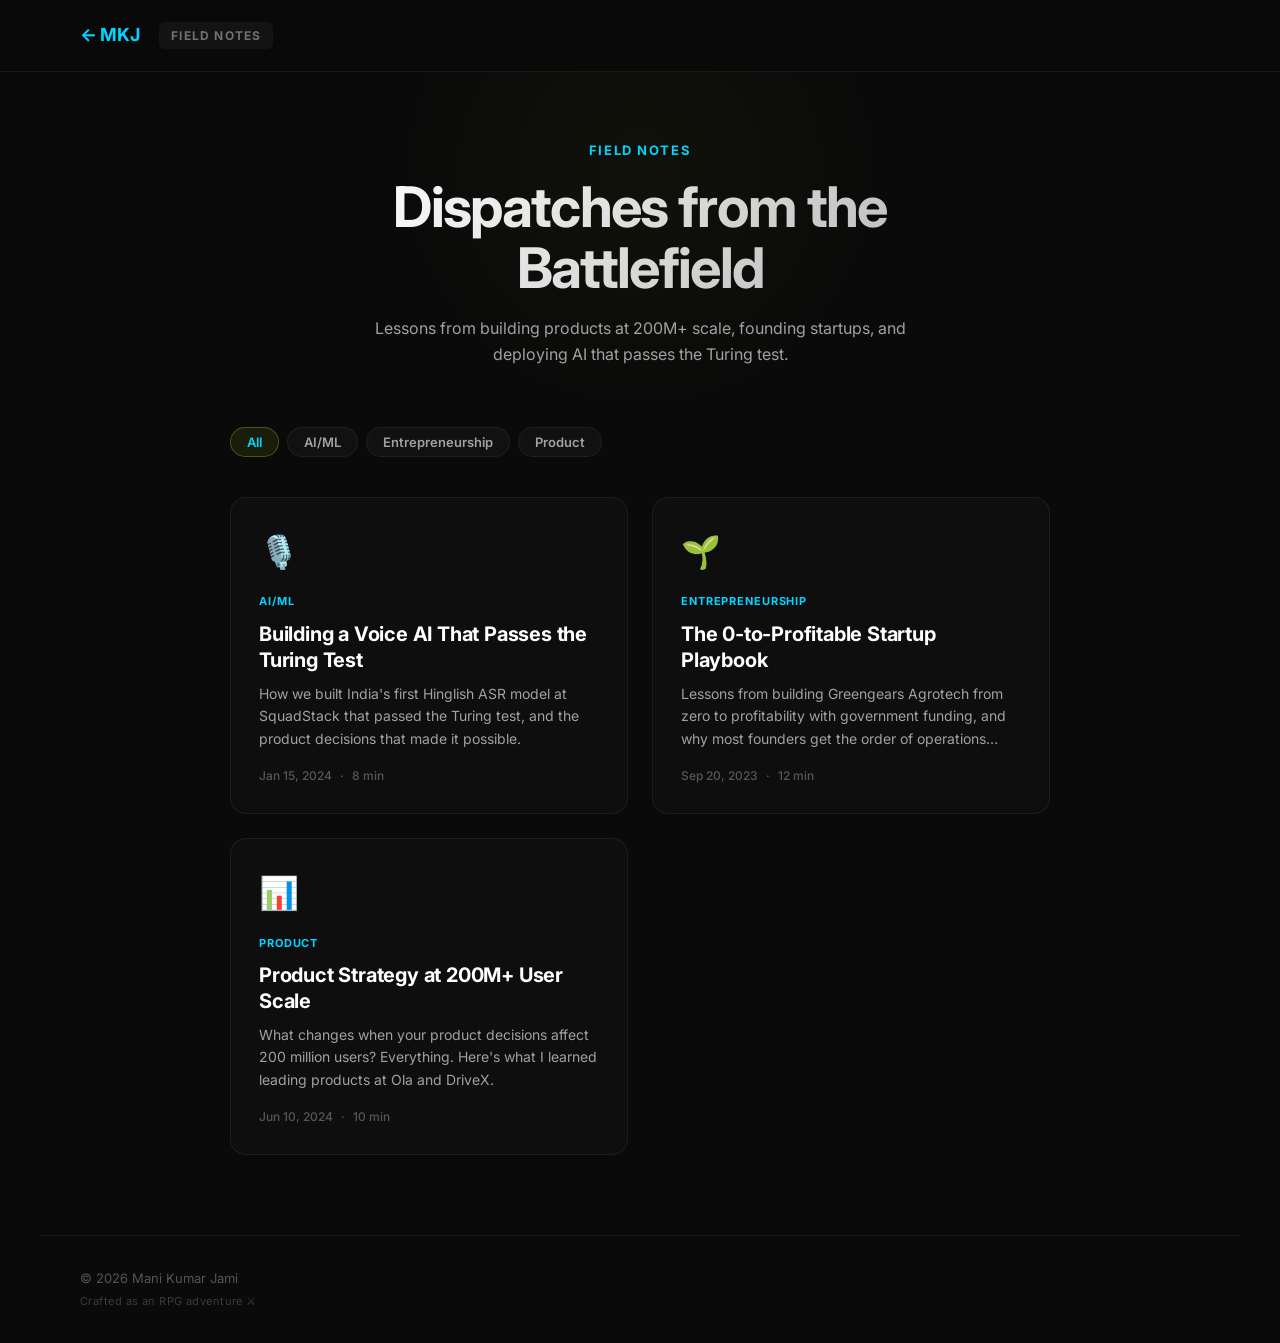
==== blog/index.html @ 303cf77b "feat: mood selector in nav, card arena fix, resilient init system - Moved mood selector from fixed t" ====
<!DOCTYPE html>
<html lang="en">
<head>
    <meta charset="UTF-8">
    <meta name="viewport" content="width=device-width, initial-scale=1.0">
    <title>Field Notes | Mani Kumar Jami</title>
    <meta name="description" content="Thoughts on product strategy, AI, startups, and building at scale. By Mani Kumar Jami.">
    <link rel="canonical" href="https://manikumarjami.com/blog/">

    <link rel="preconnect" href="https://fonts.googleapis.com">
    <link rel="preconnect" href="https://fonts.gstatic.com" crossorigin>
    <link href="https://fonts.googleapis.com/css2?family=Inter:wght@400;500;600;700;800&display=swap" rel="stylesheet">
    <link rel="stylesheet" href="../assets/css/styles.css">
    <link rel="stylesheet" href="../assets/css/blog.css">
</head>
<body class="blog-page game-active">

    <!-- NAV BAR -->
    <nav class="blog-nav">
        <div class="nav-inner">
            <div class="nav-left">
                <a href="../index.html" class="nav-name">&larr; MKJ</a>
                <span class="blog-nav-tag">FIELD NOTES</span>
            </div>
        </div>
    </nav>

    <!-- BLOG HERO -->
    <header class="blog-hero">
        <div class="blog-hero-content">
            <span class="blog-tag">FIELD NOTES</span>
            <h1 class="blog-title">Dispatches from the Battlefield</h1>
            <p class="blog-subtitle">Lessons from building products at 200M+ scale, founding startups, and deploying AI that passes the Turing test.</p>
        </div>
        <div class="blog-hero-glow"></div>
    </header>

    <!-- BLOG GRID -->
    <main class="blog-content">
        <div class="blog-filters" id="blog-filters"></div>
        <div class="blog-grid" id="blog-grid"></div>
    </main>

    <footer class="footer">
        <div class="footer-top">
            <span class="footer-copy">&copy; 2026 Mani Kumar Jami</span>
            <span class="footer-craft">Crafted as an RPG adventure &#x2694;&#xFE0F;</span>
        </div>
    </footer>

    <script src="../cms/blog.js"></script>
    <script src="../assets/js/blog.js"></script>
</body>
</html>
---- assets/css/styles.css ----
/* ============================================
   DESIGN SYSTEM — Mani Kumar Jami
   Full RPG Gamification + Advanced Effects
   ============================================ */

*, *::before, *::after { margin: 0; padding: 0; box-sizing: border-box; }

:root {
    --bg: #0A0A0A; --surface: #141414; --accent: #00D4FF;
    --text: #FFFFFF; --text-muted: #A1A1A1;
    --border: rgba(255,255,255,0.06); --border-hover: rgba(255,255,255,0.12);
    --legendary: #00D4FF; --epic: #A8FF00; --rare: #4ADE80;
    --cyan: #22D3EE; --violet: #A78BFA; --amber: #F59E0B; --pink: #F472B6;
    --ease-smooth: cubic-bezier(0.16, 1, 0.3, 1);
    --ease-bounce: cubic-bezier(0.34, 1.56, 0.64, 1);
}

html { scroll-behavior: smooth; -webkit-font-smoothing: antialiased; -moz-osx-font-smoothing: grayscale; scroll-padding-top: 120px; }
body {
    font-family: 'Inter', system-ui, sans-serif;
    background: var(--bg); color: var(--text);
    overflow-x: hidden; line-height: 1.6;
    /* Smooth mood transitions on body background */
    transition: background 1.5s ease;
}
body.game-active { cursor: none; }
body.game-active a { cursor: none; }
body.game-active button { cursor: none; }
a { color: inherit; text-decoration: none; }
.game-boot { cursor: default; }
.game-boot button { cursor: pointer; }

/* ── GAME BOOT SCREEN — 5 ELEMENTS ─────────── */
.game-boot {
    position: fixed; top: 0; left: 0; width: 100%; height: 100%;
    z-index: 99999; background: #030308;
    display: flex; align-items: center; justify-content: center;
    transition: opacity 1s cubic-bezier(0.16,1,0.3,1), visibility 1s;
    overflow-x: hidden; overflow-y: auto;
}
.game-boot.dismissed { opacity: 0; visibility: hidden; pointer-events: none; }
.boot-canvas {
    position: absolute; top: 0; left: 0; width: 100%; height: 100%;
    opacity: 0.6;
}

/* Element ambient glow layers */
.element-glow {
    position: absolute; width: 600px; height: 600px; border-radius: 50%;
    filter: blur(120px); opacity: 0; pointer-events: none;
    animation: elementGlowIn 3s ease-out forwards;
}
.element-glow--fire {
    top: -15%; right: -10%; background: radial-gradient(circle, rgba(255,107,53,0.25), transparent 70%);
    animation-delay: 0.5s;
}
.element-glow--water {
    bottom: -10%; left: -10%; background: radial-gradient(circle, rgba(34,211,238,0.2), transparent 70%);
    animation-delay: 0.8s;
}
.element-glow--earth {
    bottom: -20%; right: 20%; background: radial-gradient(circle, rgba(74,222,128,0.15), transparent 70%);
    animation-delay: 1.1s; width: 400px; height: 400px;
}
.element-glow--air {
    top: 10%; left: 10%; background: radial-gradient(circle, rgba(224,231,255,0.12), transparent 70%);
    animation-delay: 1.4s; width: 500px; height: 500px;
}
.element-glow--ether {
    top: 50%; left: 50%; transform: translate(-50%, -50%);
    background: radial-gradient(circle, rgba(167,139,250,0.15), transparent 60%);
    animation-delay: 0.3s; width: 800px; height: 800px;
}
@keyframes elementGlowIn {
    from { opacity: 0; transform: scale(0.5); }
    to { opacity: 1; transform: scale(1); }
}
.element-glow--ether {
    animation-name: elementGlowInCenter;
}
@keyframes elementGlowInCenter {
    from { opacity: 0; transform: translate(-50%,-50%) scale(0.3); }
    to { opacity: 1; transform: translate(-50%,-50%) scale(1); }
}

.boot-content {
    position: relative; z-index: 2;
    display: flex; flex-direction: column; align-items: center;
    text-align: center; max-width: 760px; padding: 40px 32px; width: 100%;
}
.boot-logo {
    display: flex; flex-direction: column; align-items: center; gap: 20px;
    margin-bottom: 48px; opacity: 0; animation: bootFadeUp 1.2s 0.3s forwards;
    position: relative;
}

/* Emblem with double rotating rings */
.boot-emblem-wrap {
    position: relative; width: 220px; height: 220px;
    display: flex; align-items: center; justify-content: center;
}
.emblem-ring {
    position: absolute; inset: 0; border-radius: 50%;
    border: 1px solid rgba(var(--element-rgb, 228,255,26),0.15);
    animation: emblemSpin 20s linear infinite;
}
.emblem-ring::before {
    content: ''; position: absolute; top: -3px; left: 50%; width: 6px; height: 6px;
    border-radius: 50%; background: var(--accent);
    box-shadow: 0 0 12px rgba(var(--element-rgb, 228,255,26),0.6);
    transform: translateX(-50%);
}
.emblem-ring--inner {
    inset: 20px; animation-direction: reverse; animation-duration: 15s;
    border-color: rgba(167,139,250,0.12);
}
.emblem-ring--inner::before { background: var(--violet); box-shadow: 0 0 12px rgba(167,139,250,0.6); }
@keyframes emblemSpin { to { transform: rotate(360deg); } }

.boot-emblem {
    position: relative; z-index: 2;
    font-family: 'Press Start 2P', monospace;
    font-size: clamp(48px, 8vw, 72px); color: var(--accent);
    text-shadow:
        0 0 30px rgba(var(--element-rgb, 228,255,26),0.4),
        0 0 60px rgba(var(--element-rgb, 228,255,26),0.15),
        0 0 120px rgba(var(--element-rgb, 228,255,26),0.05);
    letter-spacing: 0.15em;
}
.boot-studio {
    font-size: 14px; font-weight: 700; color: rgba(255,255,255,0.3);
    letter-spacing: 0.25em; text-transform: uppercase;
}

/* 5-element orbit */
.element-orbit {
    position: absolute; width: 460px; height: 460px;
    top: 50%; left: 50%; transform: translate(-50%, -50%);
    animation: orbitSpin 30s linear infinite;
    pointer-events: none;
}
/* Pentagon orb positioning — all from center, mathematically precise */
.element-orb {
    position: absolute;
    opacity: 0; animation: orbAppear 0.6s ease-out forwards;
    transform: translate(-50%, -50%);
}
.element-orb .orb-icon {
    font-size: 32px; filter: drop-shadow(0 0 10px currentColor);
}
.element-orb .orb-label {
    font-size: 10px; font-weight: 800; letter-spacing: 0.15em;
    color: rgba(255,255,255,0.5);
}
/* Pentagon: 5 points at 0°, 72°, 144°, 216°, 288° from top, radius 45% */
.element-orb[data-element="fire"]  { top: 5%;    left: 50%;   animation-delay: 0.5s; }
.element-orb[data-element="water"] { top: 36.1%; left: 92.8%; animation-delay: 0.7s; }
.element-orb[data-element="earth"] { top: 86.4%; left: 76.5%; animation-delay: 0.9s; }
.element-orb[data-element="air"]   { top: 86.4%; left: 23.5%; animation-delay: 1.1s; }
.element-orb[data-element="ether"] { top: 36.1%; left: 7.2%;  animation-delay: 1.3s; }

/* Counter-rotate orbs so they stay upright while parent spins */
.element-orb .orb-inner {
    animation: orbitCounterSpin 30s linear infinite;
    display: flex; flex-direction: column; align-items: center; gap: 4px;
}

.element-orb[data-element="fire"] .orb-icon  { color: #FF6B35; }
.element-orb[data-element="water"] .orb-icon { color: #22D3EE; }
.element-orb[data-element="earth"] .orb-icon { color: #4ADE80; }
.element-orb[data-element="air"] .orb-icon   { color: #E0E7FF; }
.element-orb[data-element="ether"] .orb-icon { color: #A78BFA; }

@keyframes orbAppear {
    from { opacity: 0; scale: 0; }
    to { opacity: 1; scale: 1; }
}
@keyframes orbitSpin { to { transform: translate(-50%, -50%) rotate(360deg); } }
@keyframes orbitCounterSpin { to { transform: rotate(-360deg); } }

/* Element stats bar */
.element-bar {
    display: flex; gap: 20px; justify-content: center; margin-bottom: 28px;
    flex-wrap: wrap; opacity: 0; animation: bootFadeUp 0.6s 2s forwards;
}
.ebar-item {
    display: flex; align-items: center; gap: 6px;
    padding: 6px 14px; border-radius: 8px;
    background: rgba(255,255,255,0.03); border: 1px solid rgba(255,255,255,0.05);
}
.ebar-dot { width: 8px; height: 8px; border-radius: 50%; flex-shrink: 0; }
.ebar-name {
    font-size: 12px; font-weight: 800; color: rgba(255,255,255,0.45);
    letter-spacing: 0.08em;
}
.ebar-val {
    font-size: 17px; font-weight: 800; color: rgba(255,255,255,0.8);
    font-variant-numeric: tabular-nums;
}

.boot-mission {
    opacity: 0; animation: bootFadeUp 0.8s 1.2s forwards;
    width: 100%; display: flex; flex-direction: column; align-items: center;
}
.mission-header {
    display: flex; justify-content: space-between; align-items: center;
    margin-bottom: 20px; padding: 0 4px; width: 100%;
}
.mission-tag {
    font-size: 14px; font-weight: 800; color: var(--accent);
    letter-spacing: 0.12em; padding: 6px 16px; border-radius: 6px;
    background: rgba(var(--element-rgb, 228,255,26),0.1); border: 1px solid rgba(var(--element-rgb, 228,255,26),0.2);
}
.mission-chapter {
    font-size: 14px; font-weight: 600; color: rgba(255,255,255,0.4);
    letter-spacing: 0.08em;
}
.mission-title {
    font-size: clamp(36px, 6vw, 64px); font-weight: 700;
    color: #fff; letter-spacing: -0.03em; line-height: 1.1;
    margin-bottom: 24px;
    text-shadow: 0 0 60px rgba(var(--element-rgb, 228,255,26),0.08);
    position: relative;
    /* Reserve 2 lines of space so typing never causes layout shift */
    min-height: 2.2em;
}
.mission-title .typing-cursor {
    display: inline-block; width: 3px; height: 0.8em;
    background: var(--accent); margin-left: 4px; vertical-align: baseline;
    animation: cursorBlink 0.7s step-end infinite;
    box-shadow: 0 0 8px rgba(var(--element-rgb, 228,255,26),0.5);
}
@keyframes cursorBlink { 0%, 100% { opacity: 1; } 50% { opacity: 0; } }
.mission-brief {
    font-size: 18px; line-height: 1.7; color: rgba(255,255,255,0.5);
    margin-bottom: 32px; max-width: 560px;
}
.mission-stats {
    display: flex; gap: 20px; justify-content: center; margin-bottom: 32px;
    flex-wrap: wrap;
}
.mission-stat {
    display: flex; flex-direction: column; gap: 4px; padding: 12px 20px;
    border-radius: 10px; background: rgba(255,255,255,0.03);
    border: 1px solid rgba(255,255,255,0.06);
    backdrop-filter: blur(8px);
}
.stat-key {
    font-size: 12px; font-weight: 700; color: rgba(255,255,255,0.4);
    letter-spacing: 0.1em;
}
.stat-value {
    font-size: 18px; font-weight: 800; color: var(--accent);
    letter-spacing: 0.02em;
}
.boot-progress-wrap { width: 100%; margin-bottom: 36px; max-width: 400px; }
.boot-progress-track {
    width: 100%; height: 3px; border-radius: 100px;
    background: rgba(255,255,255,0.06); overflow: hidden; margin-bottom: 10px;
}
.boot-progress-fill {
    height: 100%; width: 0%; border-radius: 100px;
    background: linear-gradient(90deg, #A78BFA, var(--accent), #22D3EE);
    box-shadow: 0 0 16px rgba(var(--element-rgb, 228,255,26),0.4);
    transition: width 0.3s cubic-bezier(0.16,1,0.3,1);
}
.boot-progress-text {
    font-size: 13px; font-weight: 700; color: rgba(255,255,255,0.35);
    letter-spacing: 0.08em;
}
.boot-start-btn {
    display: flex; flex-direction: column; align-items: center; gap: 8px;
    padding: 20px 64px; border-radius: 14px;
    background: linear-gradient(135deg, rgba(var(--element-rgb, 228,255,26),0.12), rgba(167,139,250,0.08));
    border: 1px solid rgba(var(--element-rgb, 228,255,26),0.3);
    color: var(--accent); font-family: 'Inter', sans-serif;
    opacity: 0; transform: translateY(10px); pointer-events: none;
    transition: all 0.4s cubic-bezier(0.16,1,0.3,1);
    align-self: center;
    position: relative; overflow: hidden;
}
.boot-start-btn::before {
    content: ''; position: absolute; inset: -1px; border-radius: 14px;
    background: conic-gradient(from 0deg, rgba(var(--element-rgb, 228,255,26),0.3), rgba(167,139,250,0.2), rgba(74,222,128,0.2), rgba(var(--element-rgb, 228,255,26),0.3));
    z-index: -1; opacity: 0; transition: opacity 0.4s;
}
.boot-start-btn:hover::before, .boot-start-btn:active::before { opacity: 1; }
.boot-start-btn:active { transform: scale(0.97); }
.boot-start-btn.ready {
    opacity: 1; transform: translateY(0); pointer-events: auto;
    animation: btnPulse 2.5s ease-in-out infinite;
}
.boot-start-btn:hover {
    background: linear-gradient(135deg, rgba(var(--element-rgb, 228,255,26),0.18), rgba(167,139,250,0.12));
    border-color: rgba(var(--element-rgb, 228,255,26),0.5);
    box-shadow: 0 0 60px rgba(var(--element-rgb, 228,255,26),0.15), 0 0 120px rgba(167,139,250,0.05);
    transform: translateY(-3px) scale(1.02);
}
.btn-text { font-size: 18px; font-weight: 800; letter-spacing: 0.12em; }
.btn-hint { font-size: 12px; font-weight: 500; color: rgba(255,255,255,0.4); letter-spacing: 0.06em; }
@keyframes btnPulse {
    0%, 100% { box-shadow: 0 0 20px rgba(228,255,26,0.08); }
    50% { box-shadow: 0 0 50px rgba(228,255,26,0.2), 0 0 100px rgba(167,139,250,0.08); }
}
@keyframes bootFadeUp {
    from { opacity: 0; transform: translateY(20px); }
    to { opacity: 1; transform: translateY(0); }
}

/* ── ELEMENT ARENA — JS builds all UI inline, minimal CSS needed ── */

/* Element re-select button (lives inside .nav-left) */
.element-reselect {
    display: flex; align-items: center; justify-content: center;
    width: 32px; height: 32px; border-radius: 50%;
    background: rgba(255,255,255,0.04);
    border: 1px solid rgba(255,255,255,0.1);
    cursor: pointer; font-size: 16px; color: #fff;
    flex-shrink: 0;
    transition: border-color 0.3s, box-shadow 0.3s, transform 0.3s;
}
.element-reselect:hover {
    border-color: var(--accent);
    box-shadow: 0 0 16px rgba(var(--element-rgb, 34,211,238),0.2);
    transform: scale(1.1);
}

/* Tablet boot screen */
@media (max-width: 768px) {
    .boot-content { padding: 24px 20px; }
    .boot-logo { margin-bottom: 32px; }
    .element-orbit { width: 320px; height: 320px; }
    .boot-emblem-wrap { width: 160px; height: 160px; }
    .boot-emblem { font-size: 36px; }
    .element-orb .orb-icon { font-size: 24px; }
    .element-orb .orb-label { font-size: 8px; }
    .element-glow { width: 300px; height: 300px; }
    .element-glow--ether { width: 400px; height: 400px; }
    .mission-title { font-size: clamp(28px, 7vw, 44px); margin-bottom: 16px; min-height: auto; }
    .mission-brief { font-size: 14px; line-height: 1.6; margin-bottom: 20px; }
    .mission-header { margin-bottom: 14px; }
    .mission-tag { font-size: 12px; padding: 5px 12px; }
    .mission-chapter { font-size: 12px; }
    .mission-stats { gap: 12px; margin-bottom: 20px; }
    .mission-stat { padding: 10px 16px; }
    .stat-key { font-size: 10px; }
    .stat-value { font-size: 15px; }
    .element-bar { gap: 8px; margin-bottom: 20px; }
    .ebar-item { padding: 4px 10px; gap: 4px; }
    .ebar-name { font-size: 9px; }
    .ebar-val { font-size: 13px; }
    .boot-progress-wrap { margin-bottom: 24px; }
    .boot-start-btn { padding: 16px 48px; }
    .btn-text { font-size: 15px; }
    .btn-hint { font-size: 10px; }
}

/* Phone boot screen */
@media (max-width: 480px) {
    .boot-content { padding: 16px 12px; }
    .boot-logo { margin-bottom: 20px; gap: 12px; }
    .element-orbit { width: 220px; height: 220px; }
    .boot-emblem-wrap { width: 110px; height: 110px; }
    .boot-emblem { font-size: 28px; }
    .element-orb .orb-icon { font-size: 18px; }
    .element-orb .orb-label { font-size: 7px; letter-spacing: 0.08em; }
    .boot-studio { font-size: 10px; letter-spacing: 0.15em; }
    .element-glow { width: 200px; height: 200px; }
    .element-glow--ether { width: 280px; height: 280px; }
    .mission-title { font-size: clamp(22px, 6.5vw, 32px); margin-bottom: 12px; }
    .mission-brief { font-size: 13px; line-height: 1.5; margin-bottom: 16px; max-width: 100%; }
    .mission-header { margin-bottom: 10px; }
    .mission-tag { font-size: 11px; padding: 4px 10px; }
    .mission-chapter { font-size: 11px; }
    .mission-stats { gap: 8px; margin-bottom: 16px; }
    .mission-stat { padding: 8px 12px; border-radius: 8px; }
    .stat-key { font-size: 9px; }
    .stat-value { font-size: 14px; }
    .element-bar { gap: 6px; margin-bottom: 16px; }
    .ebar-item { padding: 3px 8px; gap: 3px; border-radius: 6px; }
    .ebar-name { font-size: 8px; }
    .ebar-val { font-size: 11px; }
    .boot-progress-wrap { margin-bottom: 16px; max-width: 280px; }
    .boot-progress-text { font-size: 11px; }
    .boot-start-btn { padding: 14px 36px; border-radius: 12px; }
    .btn-text { font-size: 14px; letter-spacing: 0.08em; }
    .btn-hint { font-size: 9px; }
}

/* ── TERRITORY HUD ────────────────────────── */
.territory-hud {
    position: fixed; top: 80px; left: 50%; transform: translateX(-50%);
    z-index: 950; pointer-events: none;
}
.territory-banner {
    display: flex; align-items: center; gap: 14px;
    padding: 12px 28px; border-radius: 12px;
    background: linear-gradient(135deg, rgba(var(--element-rgb, 228,255,26),0.08), rgba(20,20,20,0.95));
    border: 1px solid rgba(var(--element-rgb, 228,255,26),0.15);
    backdrop-filter: blur(20px);
    box-shadow: 0 8px 32px rgba(0,0,0,0.4), 0 0 40px rgba(var(--element-rgb, 228,255,26),0.06);
    opacity: 0; transform: translateY(-20px) scale(0.95);
    transition: opacity 0.5s cubic-bezier(0.16,1,0.3,1), transform 0.5s cubic-bezier(0.16,1,0.3,1);
}
.territory-banner.show {
    opacity: 1; transform: translateY(0) scale(1);
}
.territory-icon { font-size: 24px; }
.territory-info { display: flex; flex-direction: column; gap: 2px; }
.territory-tag {
    font-size: 9px; font-weight: 700; color: rgba(var(--element-rgb, 228,255,26),0.6);
    letter-spacing: 0.12em; text-transform: uppercase;
}
.territory-name {
    font-size: 16px; font-weight: 700; color: #fff;
    letter-spacing: -0.01em;
}

.particle-canvas { position: fixed; top: 0; left: 0; width: 100%; height: 100%; pointer-events: none; z-index: 0; opacity: 0.6; }

/* ── EMOJI CURSOR ──────────────────────────── */
.emoji-cursor {
    position: fixed; pointer-events: none; z-index: 10000;
    display: flex; flex-direction: column; align-items: center; gap: 2px;
    transform: translate(-50%, -50%);
    transition: opacity 0.2s;
}
.cursor-emoji {
    font-size: 28px;
    filter: drop-shadow(0 0 8px rgba(var(--element-rgb, 228,255,26),0.4));
    transition: transform 0.3s cubic-bezier(0.16,1,0.3,1);
}
.emoji-cursor.transition .cursor-emoji {
    transform: scale(1.5) rotate(360deg);
}
.cursor-label {
    font-size: 9px; font-weight: 700; color: var(--accent);
    letter-spacing: 0.08em; text-transform: uppercase;
    opacity: 0; transition: opacity 0.3s;
    background: rgba(10,10,10,0.8); padding: 2px 6px; border-radius: 4px;
}
.emoji-cursor.transition .cursor-label { opacity: 1; }

/* ── MINIMAP ───────────────────────────────── */
.minimap {
    position: fixed; top: 50%; right: 20px; z-index: 900;
    transform: translateY(-50%);
    padding: 16px 8px;
    background: rgba(10,10,10,0.9); backdrop-filter: blur(16px);
    border: 1px solid var(--border); border-radius: 16px;
    display: flex; flex-direction: column; align-items: center; gap: 0;
}
.minimap-title {
    font-size: 9px; font-weight: 800; color: var(--accent);
    letter-spacing: 0.12em; margin-bottom: 12px;
}
.minimap-dots { display: flex; flex-direction: column; gap: 0; align-items: center; position: relative; }
.minimap-dot {
    width: 12px; height: 12px; border-radius: 50%;
    background: rgba(255,255,255,0.08); border: 2px solid rgba(255,255,255,0.1);
    transition: all 0.3s cubic-bezier(0.16,1,0.3,1); cursor: none;
    position: relative; z-index: 2;
}
/* Connecting lines between dots */
.minimap-dot:not(:last-child)::after {
    content: ''; position: absolute; top: 100%; left: 50%;
    width: 1px; height: 10px; background: rgba(255,255,255,0.08);
    transform: translateX(-50%); z-index: 1;
}
.minimap-dot.visited:not(:last-child)::after {
    background: rgba(var(--element-rgb, 228,255,26),0.2);
}
/* Tooltip label on hover */
.minimap-dot::before {
    content: attr(data-label); position: absolute; right: calc(100% + 12px);
    top: 50%; transform: translateY(-50%); white-space: nowrap;
    font-size: 11px; font-weight: 600; color: var(--text-muted);
    background: rgba(10,10,10,0.95); padding: 4px 10px;
    border-radius: 6px; border: 1px solid var(--border);
    opacity: 0; pointer-events: none;
    transition: opacity 0.2s, transform 0.2s;
}
.minimap-dot:hover::before {
    opacity: 1;
}
.minimap-dot:hover { background: rgba(255,255,255,0.2); transform: scale(1.4); border-color: rgba(255,255,255,0.3); }
.minimap-dot.active {
    background: var(--accent); border-color: var(--accent);
    box-shadow: 0 0 12px rgba(var(--element-rgb, 228,255,26),0.5), 0 0 24px rgba(var(--element-rgb, 228,255,26),0.15);
    transform: scale(1.3);
    animation: minimapPulse 2s ease-in-out infinite;
}
.minimap-dot.active::before {
    color: var(--accent); opacity: 1;
}
.minimap-dot.visited { background: rgba(var(--element-rgb, 228,255,26),0.25); border-color: rgba(var(--element-rgb, 228,255,26),0.3); }
@keyframes minimapPulse {
    0%, 100% { box-shadow: 0 0 12px rgba(228,255,26,0.5), 0 0 24px rgba(228,255,26,0.15); }
    50% { box-shadow: 0 0 16px rgba(228,255,26,0.7), 0 0 32px rgba(228,255,26,0.25); }
}
/* Player position indicator hidden — now using dot.active glow instead */
.minimap-player { display: none; }

/* ── RESOURCE HUD (strategy game) ─────────── */
.resource-hud {
    position: fixed; top: 80px; left: 50%; transform: translateX(-50%);
    z-index: 900; display: flex; gap: 2px;
    background: rgba(10,10,10,0.85); backdrop-filter: blur(12px);
    border: 1px solid var(--border); border-radius: 10px;
    padding: 4px; opacity: 0;
    transition: opacity 0.5s;
}
.resource-hud.visible { opacity: 1; }
.resource-item {
    display: flex; align-items: center; gap: 6px;
    padding: 6px 14px; border-radius: 8px;
    transition: background 0.3s;
}
.resource-item:hover { background: rgba(255,255,255,0.04); }
.resource-icon { font-size: 14px; }
.resource-val {
    font-size: 13px; font-weight: 800; color: var(--accent);
    font-variant-numeric: tabular-nums; min-width: 24px;
}
.resource-label {
    font-size: 8px; font-weight: 700; color: rgba(255,255,255,0.25);
    letter-spacing: 0.08em;
}
.resource-item.flash .resource-val {
    animation: resPulse 0.4s;
}
@keyframes resPulse {
    0% { transform: scale(1); }
    50% { transform: scale(1.3); color: #fff; }
    100% { transform: scale(1); }
}

/* ── COMBO COUNTER ─────────────────────────── */
.combo-counter {
    position: fixed; top: 80px; right: 24px; z-index: 900;
    display: flex; flex-direction: column; align-items: center;
    padding: 8px 14px; border-radius: 10px;
    background: rgba(20,20,20,0.85); backdrop-filter: blur(12px);
    border: 1px solid var(--border);
    opacity: 0; transform: scale(0.8);
    transition: opacity 0.4s, transform 0.4s cubic-bezier(0.16,1,0.3,1);
}
.combo-counter.visible { opacity: 1; transform: scale(1); }
.combo-counter.pulse { animation: comboPulse 0.4s; }
@keyframes comboPulse {
    0% { transform: scale(1); }
    50% { transform: scale(1.2); border-color: var(--accent); }
    100% { transform: scale(1); }
}
.combo-number { font-size: 24px; font-weight: 800; color: var(--accent); }
.combo-label { font-size: 8px; font-weight: 700; color: rgba(255,255,255,0.4); letter-spacing: 0.1em; }

/* ── SOUND TOGGLE ──────────────────────────── */
.sound-toggle {
    position: fixed; top: 80px; left: 24px; z-index: 900;
    width: 40px; height: 40px; border-radius: 10px;
    background: rgba(20,20,20,0.85); backdrop-filter: blur(12px);
    border: 1px solid var(--border); color: var(--text);
    font-size: 16px; display: flex; align-items: center; justify-content: center;
    transition: border-color 0.3s, background 0.3s;
}
.sound-toggle:hover { border-color: var(--accent); background: rgba(var(--element-rgb, 228,255,26),0.05); }

/* ── LEVEL-UP TOAST ────────────────────────── */
.levelup-toast {
    position: fixed; top: -100px; left: 50%; transform: translateX(-50%);
    z-index: 9999; display: flex; align-items: center; gap: 12px;
    padding: 14px 24px; border-radius: 14px;
    background: linear-gradient(135deg, rgba(var(--element-rgb, 228,255,26),0.15), rgba(20,20,20,0.95));
    border: 1px solid rgba(var(--element-rgb, 228,255,26),0.3);
    box-shadow: 0 8px 32px rgba(var(--element-rgb, 228,255,26),0.15), 0 0 60px rgba(var(--element-rgb, 228,255,26),0.08);
    backdrop-filter: blur(20px);
    transition: top 0.6s cubic-bezier(0.16,1,0.3,1);
}
.levelup-toast.show { top: 80px; }
.levelup-icon { font-size: 28px; animation: levelStar 0.6s ease-in-out; }
@keyframes levelStar { 0% { transform: scale(0) rotate(-180deg); } 100% { transform: scale(1) rotate(0); } }
.levelup-title { font-size: 14px; font-weight: 800; color: var(--accent); letter-spacing: 0.06em; display: block; }
.levelup-desc { font-size: 12px; color: rgba(255,255,255,0.6); display: block; }

/* ── ACHIEVEMENT TOAST ─────────────────────── */
.achievement-toast {
    position: fixed; bottom: -100px; right: 24px; z-index: 9998;
    display: flex; align-items: center; gap: 12px;
    padding: 14px 20px; border-radius: 12px;
    background: rgba(20,20,20,0.95); border: 1px solid var(--border);
    backdrop-filter: blur(20px);
    transition: bottom 0.5s cubic-bezier(0.16,1,0.3,1);
}
.achievement-toast.show { bottom: 90px; }
.ach-toast-icon { font-size: 24px; }
.ach-toast-title { font-size: 12px; font-weight: 700; color: var(--accent); letter-spacing: 0.04em; display: block; }
.ach-toast-desc { font-size: 11px; color: rgba(255,255,255,0.5); display: block; }

/* ── SAVE GAME BANNER ──────────────────────── */
.save-banner {
    position: fixed; top: 64px; left: 0; width: 100%; z-index: 999;
    background: linear-gradient(90deg, rgba(var(--element-rgb, 228,255,26),0.08), rgba(20,20,20,0.95), rgba(var(--element-rgb, 228,255,26),0.08));
    border-bottom: 1px solid rgba(var(--element-rgb, 228,255,26),0.15);
    display: none; backdrop-filter: blur(12px);
}
.save-banner.show { display: block; }
.save-banner-inner {
    max-width: 1200px; margin: 0 auto;
    padding: 12px 24px; display: flex; align-items: center; gap: 16px;
    font-size: 13px; color: rgba(255,255,255,0.7); flex-wrap: wrap;
}
.save-resume-btn {
    padding: 6px 16px; border-radius: 8px; border: 1px solid var(--accent);
    background: rgba(var(--element-rgb, 228,255,26),0.1); color: var(--accent);
    font-size: 12px; font-weight: 700; font-family: 'Inter', sans-serif;
}
.save-resume-btn:hover { background: rgba(var(--element-rgb, 228,255,26),0.2); }
.save-dismiss-btn {
    padding: 6px 16px; border-radius: 8px; border: 1px solid var(--border);
    background: transparent; color: rgba(255,255,255,0.5);
    font-size: 12px; font-weight: 500; font-family: 'Inter', sans-serif;
}

/* ── FOG OF WAR ────────────────────────────── */
.fog-section { position: relative; }
.fog-overlay {
    position: absolute; top: 0; left: 0; right: 0; bottom: 0;
    background: var(--bg); z-index: 5;
    display: flex; flex-direction: column; align-items: center; justify-content: center; gap: 12px;
    transition: opacity 0.8s cubic-bezier(0.16,1,0.3,1);
    pointer-events: none;
}
.section-surface .fog-overlay { background: var(--surface); }
.fog-overlay.cleared { opacity: 0; }
.fog-lock { font-size: 36px; opacity: 0.3; }
.fog-text { font-size: 12px; font-weight: 600; color: rgba(255,255,255,0.25); letter-spacing: 0.08em; text-transform: uppercase; }

/* ── REVEAL ────────────────────────────────── */
.reveal {
    opacity: 0; transform: translateY(24px);
    transition: opacity 0.7s cubic-bezier(0.16,1,0.3,1), transform 0.7s cubic-bezier(0.16,1,0.3,1);
}
.reveal.visible { opacity: 1; transform: translateY(0); }
.reveal:nth-child(2) { transition-delay: 0.08s; }
.reveal:nth-child(3) { transition-delay: 0.16s; }
.reveal:nth-child(4) { transition-delay: 0.24s; }
.reveal:nth-child(5) { transition-delay: 0.32s; }
.reveal:nth-child(6) { transition-delay: 0.40s; }
.reveal:nth-child(7) { transition-delay: 0.48s; }
.reveal:nth-child(8) { transition-delay: 0.56s; }
.reveal:nth-child(9) { transition-delay: 0.64s; }
.reveal:nth-child(10) { transition-delay: 0.72s; }
.reveal:nth-child(11) { transition-delay: 0.80s; }
.reveal:nth-child(12) { transition-delay: 0.88s; }

/* ── NAV BAR ───────────────────────────────── */
#xp-nav {
    position: fixed; top: 0; left: 0; width: 100%; height: 72px;
    background: rgba(10,10,10,0.85); backdrop-filter: blur(20px) saturate(180%);
    border-bottom: 1px solid var(--border); z-index: 1000;
}
.nav-inner { max-width: 1200px; margin: 0 auto; height: 100%; display: flex; align-items: center; justify-content: space-between; padding: 0 40px; }
.nav-left { display: flex; align-items: center; gap: 20px; }
.nav-name { font-size: 18px; font-weight: 700; letter-spacing: -0.02em; transition: all 0.2s; }
.nav-name:hover { color: var(--accent); text-shadow: 0 0 20px rgba(var(--element-rgb, 228,255,26),0.4); }

/* MKJ Tap Interaction */
@keyframes mkjGlitch {
    0% { transform: translate(0); }
    20% { transform: translate(-2px, 1px); filter: hue-rotate(90deg); }
    40% { transform: translate(2px, -1px); filter: hue-rotate(180deg); }
    60% { transform: translate(-1px, -2px); filter: hue-rotate(270deg); }
    80% { transform: translate(1px, 2px); filter: hue-rotate(360deg); }
    100% { transform: translate(0); filter: hue-rotate(0deg); }
}
.mkj-glitch { animation: mkjGlitch 0.3s ease-out; color: var(--accent) !important; }
.mkj-fact-tooltip {
    position: fixed; z-index: 99999; transform: translateX(-50%);
    background: rgba(20,20,20,0.95); border: 1px solid rgba(var(--element-rgb, 228,255,26),0.25);
    color: var(--text); font-size: 13px; font-weight: 500;
    padding: 8px 16px; border-radius: 8px; white-space: nowrap;
    pointer-events: none; opacity: 0; transition: opacity 0.3s, transform 0.3s;
    box-shadow: 0 4px 20px rgba(0,0,0,0.5), 0 0 15px rgba(var(--element-rgb, 228,255,26),0.1);
}
.mkj-fact-tooltip.visible { opacity: 1; }
.xp-badge { display: flex; align-items: center; gap: 12px; padding: 8px 18px; border-radius: 100px; background: rgba(var(--element-rgb, 228,255,26),0.06); border: 1px solid rgba(var(--element-rgb, 228,255,26),0.12); transition: box-shadow 0.5s, border-color 0.3s; position: relative; }
.xp-badge:hover { border-color: rgba(var(--element-rgb, 228,255,26),0.25); }
.xp-level { font-size: 14px; font-weight: 800; color: var(--accent); letter-spacing: 0.04em; min-width: 46px; transition: transform 0.3s; }
.xp-level.level-up { animation: levelBump 0.5s ease-out; }
@keyframes levelBump { 0% { transform: scale(1); } 50% { transform: scale(1.3); color: #fff; } 100% { transform: scale(1); } }
.xp-bar-track { width: 140px; height: 8px; border-radius: 100px; background: rgba(255,255,255,0.08); overflow: visible; position: relative; cursor: pointer; transition: box-shadow 0.3s; }
.xp-bar-track:hover { box-shadow: 0 0 16px rgba(var(--element-rgb, 228,255,26),0.25); }
.xp-bar-fill { height: 100%; width: 0%; border-radius: 100px; background: linear-gradient(90deg, rgba(var(--element-rgb, 228,255,26),0.6), var(--accent)); box-shadow: 0 0 12px rgba(var(--element-rgb, 228,255,26),0.4); transition: width 0.3s cubic-bezier(0.16,1,0.3,1); position: relative; z-index: 1; }
.xp-bar-marker { position: absolute; top: 50%; right: 0; width: 12px; height: 12px; border-radius: 50%; background: var(--accent); border: 2px solid var(--bg); box-shadow: 0 0 8px rgba(var(--element-rgb, 228,255,26),0.5); transform: translate(50%, -50%); transition: right 0.3s; z-index: 2; opacity: 0; }
.xp-bar-track:hover .xp-bar-marker { opacity: 1; }
.xp-percent { font-size: 14px; font-weight: 700; color: var(--accent); min-width: 36px; text-align: right; }
.xp-zones { font-size: 11px; font-weight: 600; color: rgba(255,255,255,0.35); letter-spacing: 0.04em; min-width: 32px; }
.nav-links { display: none; }
.nav-link { font-size: 16px; font-weight: 500; color: rgba(255,255,255,0.5); transition: color 0.2s; position: relative; }
.nav-link::after { content: ''; position: absolute; bottom: -4px; left: 0; width: 0; height: 1px; background: var(--accent); transition: width 0.3s; }
.nav-link:hover::after, .nav-link.active::after { width: 100%; }
.nav-link:hover, .nav-link.active { color: var(--text); }
.nav-hamburger { display: none; flex-direction: column; gap: 5px; cursor: none; padding: 8px; }
.nav-hamburger span { width: 20px; height: 1.5px; background: var(--text); transition: transform 0.3s, opacity 0.3s; }
.nav-hamburger.open span:nth-child(1) { transform: rotate(45deg) translate(4px, 5px); }
.nav-hamburger.open span:nth-child(2) { opacity: 0; }
.nav-hamburger.open span:nth-child(3) { transform: rotate(-45deg) translate(4px, -5px); }
.mobile-menu { display: none; flex-direction: column; padding: 16px 40px 24px; gap: 16px; background: rgba(10,10,10,0.95); border-bottom: 1px solid var(--border); }
.mobile-menu.open { display: flex; }
.mobile-link { font-size: 15px; font-weight: 500; color: rgba(255,255,255,0.6); transition: color 0.2s, padding-left 0.3s; }
.mobile-link:hover { color: var(--text); padding-left: 8px; }

/* ── HERO ──────────────────────────────────── */
.hero-section { min-height: 100vh; display: flex; align-items: center; justify-content: center; padding: 120px 40px 80px; position: relative; overflow: hidden; }
.hero-content { width: 100%; max-width: 480px; position: relative; z-index: 2; }
.hero-particle-canvas { position: absolute; top: 0; left: 0; width: 100%; height: 100%; z-index: 1; pointer-events: none; }

/* ── CHARACTER CARD ───────────────────────── */
.hero-card-wrapper {
    perspective: 1200px;
    opacity: 0; transform: scale(0.8) rotateY(15deg);
    animation: cardReveal 1.2s 0.5s cubic-bezier(0.16,1,0.3,1) forwards;
}
@keyframes cardReveal {
    0% { opacity: 0; transform: scale(0.6) rotateY(25deg); }
    60% { opacity: 1; transform: scale(1.05) rotateY(-3deg); }
    100% { opacity: 1; transform: scale(1) rotateY(0); }
}
.hero-card {
    border-radius: 20px; overflow: hidden; position: relative;
    background: linear-gradient(160deg, rgba(20,20,20,0.95), rgba(10,10,10,0.98));
    border: 1px solid rgba(var(--element-rgb, 228,255,26),0.15);
    box-shadow: 0 0 0 1px rgba(255,255,255,0.05), 0 30px 80px -10px rgba(0,0,0,0.6), 0 0 100px rgba(var(--element-rgb, 228,255,26),0.06);
    transition: box-shadow 0.5s, transform 0.5s;
    transform-style: preserve-3d;
    cursor: pointer;
}
.hero-card:hover {
    box-shadow: 0 0 0 1px rgba(var(--element-rgb, 228,255,26),0.2), 0 40px 100px -10px rgba(0,0,0,0.7), 0 0 140px rgba(var(--element-rgb, 228,255,26),0.1);
    transform: translateY(-4px);
}
.hcard-glow-ring {
    position: absolute; top: -100px; left: -100px; right: -100px; bottom: -100px;
    border-radius: 50%;
    background: conic-gradient(from 0deg, transparent, rgba(var(--element-rgb, 228,255,26),0.06), transparent, rgba(34,211,238,0.04), transparent);
    animation: ringRotate 8s linear infinite; pointer-events: none;
}
@keyframes ringRotate { to { transform: rotate(360deg); } }

.hcard-front { padding: 32px; position: relative; z-index: 2; }
.hcard-header { display: flex; justify-content: space-between; align-items: center; margin-bottom: 24px; }
.hcard-class {
    font-size: 12px; font-weight: 800; color: var(--accent); letter-spacing: 0.15em;
    padding: 5px 14px; border-radius: 4px;
    background: rgba(var(--element-rgb, 228,255,26),0.1); border: 1px solid rgba(var(--element-rgb, 228,255,26),0.2);
}
.hcard-level {
    font-family: 'Press Start 2P', monospace; font-size: 14px; color: var(--accent);
    text-shadow: 0 0 12px rgba(var(--element-rgb, 228,255,26),0.4);
}

.hcard-name-block { margin-bottom: 24px; }
.hcard-name {
    font-size: clamp(40px, 7vw, 56px); font-weight: 800; letter-spacing: -0.03em;
    line-height: 1.1; margin: 0 0 10px;
    background: linear-gradient(135deg, #fff 0%, rgba(255,255,255,0.7) 100%);
    -webkit-background-clip: text; -webkit-text-fill-color: transparent; background-clip: text;
}
.hcard-tagline { font-size: 15px; color: rgba(255,255,255,0.45); line-height: 1.6; }

.hcard-bars {
    display: flex; gap: 12px; margin-bottom: 24px;
}
.hcard-bar {
    flex: 1; display: flex; flex-direction: column; gap: 4px;
}
.hcard-bar-label { font-size: 9px; font-weight: 700; color: rgba(255,255,255,0.3); letter-spacing: 0.08em; }
.hcard-bar-track { height: 4px; border-radius: 100px; background: rgba(255,255,255,0.06); overflow: hidden; }
.hcard-bar-fill {
    height: 100%; border-radius: 100px; width: 0%;
    transition: width 1.5s cubic-bezier(0.16,1,0.3,1);
}
.hcard-bar-fill.hp { background: linear-gradient(90deg, #FF5F57, #4ADE80); }
.hcard-bar-fill.mana { background: linear-gradient(90deg, #A78BFA, #22D3EE); }

.hcard-summary { margin-bottom: 20px; }
.hcard-summary-line {
    font-size: 16px; line-height: 1.8; color: rgba(255,255,255,0.55);
    opacity: 0; transform: translateX(-10px);
    animation: lineSlideIn 0.5s forwards;
}
@keyframes lineSlideIn { to { opacity: 1; transform: translateX(0); } }

.hcard-highlights {
    display: grid; grid-template-columns: repeat(2, 1fr); gap: 8px; margin-bottom: 20px;
}
.hcard-highlight {
    padding: 12px 16px; border-radius: 10px;
    background: rgba(255,255,255,0.03); border: 1px solid rgba(255,255,255,0.06);
    opacity: 0; transform: scale(0.9);
    animation: highlightPop 0.4s forwards;
}
.hcard-hl-value {
    font-size: 24px; font-weight: 800; color: var(--accent);
    display: block; letter-spacing: -0.02em;
}
.hcard-hl-label {
    font-size: 11px; font-weight: 700; color: rgba(255,255,255,0.35);
    letter-spacing: 0.08em; display: block;
}
@keyframes highlightPop { to { opacity: 1; transform: scale(1); } }

.hcard-tags { display: flex; flex-wrap: wrap; gap: 6px; }
.hcard-tag {
    font-size: 12px; font-weight: 600; color: rgba(var(--element-rgb, 228,255,26),0.7);
    padding: 5px 12px; border-radius: 6px;
    background: rgba(var(--element-rgb, 228,255,26),0.06); border: 1px solid rgba(var(--element-rgb, 228,255,26),0.1);
    opacity: 0; animation: tagFade 0.3s forwards;
}
@keyframes tagFade { to { opacity: 1; } }
.hero-glow { position: absolute; top: 30%; left: 50%; transform: translate(-50%,-50%); width: 600px; height: 600px; border-radius: 50%; background: radial-gradient(circle, rgba(var(--element-rgb, 228,255,26),0.04) 0%, transparent 70%); pointer-events: none; z-index: 1; animation: glowPulse 4s ease-in-out infinite; }
.hero-glow-secondary { position: absolute; bottom: 10%; right: 20%; width: 400px; height: 400px; border-radius: 50%; background: radial-gradient(circle, rgba(34,211,238,0.03) 0%, transparent 70%); pointer-events: none; z-index: 1; animation: glowPulse 5s ease-in-out infinite reverse; }
@keyframes glowPulse { 0%, 100% { opacity: 0.6; transform: translate(-50%,-50%) scale(1); } 50% { opacity: 1; transform: translate(-50%,-50%) scale(1.1); } }
.scroll-hint { position: absolute; bottom: 40px; left: 50%; transform: translateX(-50%); display: flex; flex-direction: column; align-items: center; gap: 8px; opacity: 0.4; transition: opacity 0.5s; z-index: 2; }
.scroll-hint span { font-size: 12px; font-weight: 500; letter-spacing: 0.06em; text-transform: uppercase; color: rgba(255,255,255,0.4); }
.scroll-arrow { width: 1px; height: 24px; background: linear-gradient(to bottom, rgba(255,255,255,0.3), transparent); animation: scrollPulse 2s ease-in-out infinite; }
@keyframes scrollPulse { 0%, 100% { opacity: 0.3; } 50% { opacity: 0.8; } }

/* ── SECTIONS ──────────────────────────────── */
.section { padding: 120px 40px; border-top: none; position: relative; z-index: 1; }
.section-surface { background: var(--surface); }
.section-container { max-width: 1200px; margin: 0 auto; }
.section-header { margin-bottom: 60px; }
.section-header-row { display: flex; justify-content: space-between; align-items: flex-end; margin-bottom: 60px; gap: 24px; }
.section-tag { font-size: 17px; font-weight: 700; color: var(--accent); letter-spacing: 0.12em; text-transform: uppercase; margin-bottom: 24px; }
.section-title { font-size: clamp(56px,10vw,96px); font-weight: 700; letter-spacing: -0.03em; line-height: 1.02; background: linear-gradient(135deg, #fff 0%, rgba(255,255,255,0.7) 100%); -webkit-background-clip: text; -webkit-text-fill-color: transparent; background-clip: text; }

/* ── QUEST TIMELINE (alternating left-right on desktop) */
.timeline { position: relative; padding-left: 0; }
/* Center line on desktop */
@media (min-width: 769px) {
    .timeline { padding-left: 50%; }
    .timeline .quest { width: calc(100% + 48px); }
    .timeline .quest:nth-child(odd) {
        flex-direction: row-reverse; text-align: right;
        transform: translateX(calc(-100% + 8px));
    }
    .timeline .quest:nth-child(odd) .quest-badges { justify-content: flex-end; }
    .timeline .quest:nth-child(odd) .quest-header { flex-direction: row-reverse; }
    .timeline .quest:nth-child(odd) .quest-line { left: auto; right: 7px; }
    .timeline .quest:nth-child(even) { transform: translateX(40px); }
    .timeline .quest:nth-child(even) .quest-line { left: 7px; }
}
.quest { display: flex; gap: 24px; position: relative; padding-bottom: 48px; }
.quest:last-child { padding-bottom: 0; }
.quest-node { width: 16px; height: 16px; min-width: 16px; border-radius: 50%; background: var(--accent); box-shadow: 0 0 16px rgba(var(--element-rgb, 228,255,26),0.3); margin-top: 4px; z-index: 2; transition: box-shadow 0.5s, transform 0.3s; }
.quest:hover .quest-node { transform: scale(1.3); box-shadow: 0 0 24px rgba(var(--element-rgb, 228,255,26),0.5); }
.pulse-node { animation: nodePulse 2s ease-in-out infinite; }
@keyframes nodePulse { 0%, 100% { box-shadow: 0 0 16px rgba(228,255,26,0.3); } 50% { box-shadow: 0 0 30px rgba(228,255,26,0.6), 0 0 60px rgba(228,255,26,0.2); } }
.quest-line { position: absolute; left: 7px; top: 24px; width: 2px; bottom: 0; background: linear-gradient(to bottom, rgba(var(--element-rgb, 228,255,26),0.3), rgba(var(--element-rgb, 228,255,26),0.05)); }
.quest-content { flex: 1; padding: 20px 28px; border-radius: 16px; background: rgba(255,255,255,0.02); border: 1px solid var(--border); transition: border-color 0.3s, background 0.3s, box-shadow 0.4s; position: relative; }
.quest-content:hover { border-color: rgba(var(--element-rgb, 228,255,26),0.15); background: rgba(255,255,255,0.035); box-shadow: 0 8px 32px rgba(0,0,0,0.3); }
.quest-header { display: flex; justify-content: space-between; align-items: center; margin-bottom: 12px; flex-wrap: wrap; gap: 8px; }
.quest-year { font-size: 12px; font-weight: 600; color: rgba(255,255,255,0.4); padding: 4px 10px; border-radius: 6px; background: rgba(255,255,255,0.04); }
.quest-xp { font-size: 13px; font-weight: 700; color: var(--accent); }
.quest-title { font-size: clamp(17px,2.5vw,20px); font-weight: 700; margin-bottom: 8px; letter-spacing: -0.01em; }
.quest-link { color: #fff; text-decoration: none; transition: color 0.2s, text-decoration 0.2s; }
.quest-link:hover { color: var(--accent); text-decoration: underline; text-underline-offset: 3px; }
.quest-desc { font-size: clamp(13px,1.8vw,14px); line-height: 1.7; color: var(--text-muted); margin-bottom: 16px; }
.quest-badges { display: flex; flex-wrap: wrap; gap: 8px; }
.badge { font-size: 10px; font-weight: 700; letter-spacing: 0.06em; padding: 4px 10px; border-radius: 6px; transition: transform 0.2s; }
.badge:hover { transform: translateY(-1px); }
.badge-legendary { color: var(--legendary); background: rgba(var(--element-rgb, 228,255,26),0.1); border: 1px solid rgba(var(--element-rgb, 228,255,26),0.2); }
.badge-epic { color: var(--epic); background: rgba(168,255,0,0.1); border: 1px solid rgba(168,255,0,0.2); }
.badge-rare { color: var(--rare); background: rgba(74,222,128,0.1); border: 1px solid rgba(74,222,128,0.2); }
.badge-cyan { color: var(--cyan); background: rgba(34,211,238,0.1); border: 1px solid rgba(34,211,238,0.2); }
.badge-violet { color: var(--violet); background: rgba(167,139,250,0.1); border: 1px solid rgba(167,139,250,0.2); }
.badge-amber { color: var(--amber); background: rgba(245,158,11,0.1); border: 1px solid rgba(245,158,11,0.2); }
.tilt-card { transform-style: preserve-3d; perspective: 1000px; }

/* ── ACADEMIC SKILL TREE (branching path) ── */
.acad-tree {
    position: relative; max-width: 1100px; margin: 0 auto;
}
/* Center spine */
.acad-tree::before {
    content: ''; position: absolute; left: 50%; top: 0; bottom: 0;
    width: 2px; background: linear-gradient(to bottom, rgba(167,139,250,0.4), rgba(167,139,250,0.05));
    transform: translateX(-50%);
}
.tree-node {
    display: flex; align-items: flex-start; position: relative;
    padding-bottom: 40px;
}
.tree-node:last-child { padding-bottom: 0; }
.tree-node:last-child .tree-trunk { display: none; }
/* Connector column */
.tree-connector {
    position: absolute; left: 50%; transform: translateX(-50%);
    display: flex; flex-direction: column; align-items: center; z-index: 3;
}
.tree-dot {
    width: 16px; height: 16px; border-radius: 50%;
    background: var(--violet); box-shadow: 0 0 12px rgba(167,139,250,0.4);
    border: 3px solid var(--surface); transition: transform 0.3s, box-shadow 0.3s;
    position: relative; z-index: 2;
}
.tree-dot-active {
    background: var(--accent); box-shadow: 0 0 16px rgba(var(--element-rgb, 228,255,26),0.5);
    animation: treeDotPulse 2s ease-in-out infinite;
}
@keyframes treeDotPulse {
    0%, 100% { box-shadow: 0 0 12px rgba(228,255,26,0.4); }
    50% { box-shadow: 0 0 24px rgba(228,255,26,0.6), 0 0 48px rgba(228,255,26,0.15); }
}
.tree-node:hover .tree-dot { transform: scale(1.3); box-shadow: 0 0 20px rgba(167,139,250,0.6); }
/* Branch content — alternates left/right */
.tree-branch { width: calc(50% - 32px); position: relative; }
.tree-node.left .tree-branch { margin-right: auto; }
.tree-node.right .tree-branch { margin-left: auto; }
/* Horizontal connector line from dot to card */
.tree-node.left .tree-branch::after,
.tree-node.right .tree-branch::after {
    content: ''; position: absolute; top: 7px; height: 2px;
    background: rgba(167,139,250,0.25);
}
.tree-node.left .tree-branch::after { right: -24px; width: 24px; }
.tree-node.right .tree-branch::after { left: -24px; width: 24px; }
/* Card */
.tree-content {
    padding: 24px; border-radius: 16px; position: relative;
    background: rgba(255,255,255,0.02);
    border: 1px solid rgba(167,139,250,0.12);
    transition: border-color 0.3s, background 0.3s, box-shadow 0.4s, transform 0.3s;
}
.tree-content:hover {
    border-color: rgba(167,139,250,0.3);
    background: rgba(167,139,250,0.03);
    box-shadow: 0 12px 40px rgba(0,0,0,0.3), 0 0 30px rgba(167,139,250,0.06);
    transform: translateY(-3px);
}
.tree-ongoing .tree-content { border-color: rgba(var(--element-rgb, 228,255,26),0.15); }
.tree-ongoing .tree-content:hover {
    border-color: rgba(var(--element-rgb, 228,255,26),0.3);
    box-shadow: 0 12px 40px rgba(0,0,0,0.3), 0 0 30px rgba(var(--element-rgb, 228,255,26),0.06);
}
.tree-status {
    position: absolute; top: 12px; right: 12px;
    font-size: 9px; font-weight: 800; letter-spacing: 0.1em;
    color: var(--accent); padding: 3px 10px; border-radius: 100px;
    background: rgba(var(--element-rgb, 228,255,26),0.08); border: 1px solid rgba(var(--element-rgb, 228,255,26),0.2);
    animation: statusPulse 2s ease-in-out infinite;
}
@keyframes statusPulse { 0%, 100% { opacity: 1; } 50% { opacity: 0.6; } }
.tree-header { display: flex; align-items: center; gap: 10px; margin-bottom: 10px; }
.tree-icon { font-size: 24px; }
.tree-year {
    font-size: 11px; font-weight: 600; color: rgba(255,255,255,0.35);
    padding: 3px 10px; border-radius: 6px; background: rgba(255,255,255,0.04);
}
.tree-title { font-size: 17px; font-weight: 700; letter-spacing: -0.01em; margin-bottom: 8px; line-height: 1.3; }
.tree-title a { color: var(--text); text-decoration: none; transition: color 0.2s; }
.tree-title a:hover { color: var(--violet); }
.tree-desc { font-size: 13px; color: var(--text-muted); line-height: 1.7; margin-bottom: 14px; }
.tree-footer { display: flex; flex-wrap: wrap; align-items: center; gap: 8px; }
.tree-xp { font-size: 12px; font-weight: 700; color: var(--accent); margin-right: 4px; }
.tree-badges { display: flex; flex-wrap: wrap; gap: 6px; }
/* Mobile: stack vertically, no alternating */
@media (max-width: 768px) {
    .acad-tree::before { left: 16px; }
    .tree-connector { left: 16px; }
    .tree-node.left .tree-branch,
    .tree-node.right .tree-branch { width: calc(100% - 44px); margin-left: 44px; margin-right: 0; }
    .tree-node.left .tree-branch::after,
    .tree-node.right .tree-branch::after { left: -24px; right: auto; width: 16px; top: 7px; }
    .tree-content { padding: 20px; }
}

/* ── VENTURES (side-by-side cards) ─────────── */
.venture-grid {
    display: grid; grid-template-columns: repeat(2, 1fr); gap: 20px;
}
.venture-card {
    padding: 28px; border-radius: 16px;
    background: linear-gradient(145deg, rgba(74,222,128,0.03), rgba(20,20,20,0.95));
    border: 1px solid rgba(74,222,128,0.1);
    transition: border-color 0.3s, transform 0.4s, box-shadow 0.4s;
}
.venture-card:hover {
    border-color: rgba(74,222,128,0.2); transform: translateY(-6px);
    box-shadow: 0 16px 48px rgba(0,0,0,0.3), 0 0 40px rgba(74,222,128,0.06);
}
.venture-header { display: flex; justify-content: space-between; align-items: center; margin-bottom: 12px; }
.venture-year { font-size: 12px; font-weight: 600; color: rgba(255,255,255,0.4); padding: 4px 10px; border-radius: 6px; background: rgba(255,255,255,0.04); }
.venture-title { font-size: 18px; font-weight: 700; margin-bottom: 8px; }
.venture-desc { font-size: 13px; line-height: 1.7; color: var(--text-muted); margin-bottom: 16px; }
.venture-products { display: flex; gap: 8px; flex-wrap: wrap; margin-bottom: 16px; }
.venture-product {
    display: flex; align-items: center; gap: 6px; padding: 6px 14px; border-radius: 10px;
    background: rgba(255,255,255,0.03); border: 1px solid rgba(255,255,255,0.06);
    font-size: 13px; font-weight: 600; color: rgba(255,255,255,0.6);
    cursor: pointer; transition: all 0.2s;
}
.venture-product:hover { background: rgba(74,222,128,0.08); border-color: rgba(74,222,128,0.2); color: #4ADE80; transform: scale(1.05); }
.venture-product-icon { font-size: 16px; }
.venture-product-name { letter-spacing: 0.02em; }
@media (max-width: 768px) { .venture-grid { grid-template-columns: 1fr; } }

/* ── BOSS BATTLES (2-col grid) ───────────── */
.boss-grid-wrap { position: relative; }
.boss-grid-wrap::after { display: none; }
.boss-grid {
    display: grid; grid-template-columns: repeat(2, 1fr); gap: 20px;
}
.boss-card {
    padding: 28px; border-radius: 16px;
    background: linear-gradient(145deg, rgba(255,77,77,0.04), rgba(20,20,20,0.95));
    border: 1px solid rgba(255,77,77,0.1);
    position: relative; overflow: hidden;
    transition: border-color 0.3s, box-shadow 0.4s, transform 0.4s;
    display: flex; flex-direction: column;
}
.boss-card:hover {
    border-color: rgba(255,77,77,0.25);
    box-shadow: 0 12px 40px rgba(0,0,0,0.4), 0 0 30px rgba(255,77,77,0.06);
    transform: translateY(-3px);
}
.boss-card-header { display: flex; justify-content: space-between; align-items: center; margin-bottom: 14px; }
.boss-name { font-size: 20px; font-weight: 700; letter-spacing: -0.01em; color: var(--text); }
.boss-year { font-size: 12px; font-weight: 600; color: rgba(255,255,255,0.35); padding: 4px 10px; border-radius: 6px; background: rgba(255,255,255,0.04); flex-shrink: 0; }
/* Story */
.boss-story { font-size: 14px; line-height: 1.65; color: rgba(255,255,255,0.5); margin-bottom: 16px; }
/* Learning & Scar sections */
.boss-learning, .boss-scar {
    padding: 12px 14px; border-radius: 10px; margin-bottom: 12px;
}
.boss-learning {
    background: rgba(74,222,128,0.04); border: 1px solid rgba(74,222,128,0.1);
}
.boss-scar {
    background: rgba(255,95,87,0.04); border: 1px solid rgba(255,95,87,0.08);
}
.boss-section-tag {
    display: inline-block; font-size: 10px; font-weight: 800; letter-spacing: 0.1em;
    margin-bottom: 6px; padding: 2px 8px; border-radius: 4px;
}
.boss-learning .boss-section-tag { color: #4ADE80; background: rgba(74,222,128,0.1); }
.boss-scar .boss-section-tag { color: #FF5F57; background: rgba(255,95,87,0.1); }
.boss-learning p, .boss-scar p {
    font-size: 13px; line-height: 1.55; margin: 0;
}
.boss-learning p { color: rgba(74,222,128,0.7); }
.boss-scar p { color: rgba(255,160,150,0.7); }
/* HP bar */
.boss-hp-bar { margin-top: auto; padding-top: 12px; }
.boss-hp-label { font-size: 10px; font-weight: 700; color: #FF5F57; letter-spacing: 0.08em; margin-bottom: 5px; }
.boss-hp-track { width: 100%; height: 6px; border-radius: 100px; background: rgba(255,255,255,0.06); overflow: hidden; }
.boss-hp-fill { height: 100%; width: 0%; border-radius: 100px; background: linear-gradient(90deg, #FF5F57, #FF2D2D); transition: width 1.5s cubic-bezier(0.16,1,0.3,1); }
.boss-hp-fill.depleted { width: 100% !important; background: linear-gradient(90deg, var(--rare), var(--accent)); }
/* Footer */
.boss-card-footer { display: flex; justify-content: space-between; align-items: center; margin-top: 12px; }
.boss-reward { font-size: 14px; font-weight: 700; color: var(--accent); }
.boss-status { position: static; font-size: 10px; font-weight: 800; letter-spacing: 0.08em; padding: 4px 10px; border-radius: 6px; }
.boss-defeated { color: var(--accent); background: rgba(var(--element-rgb, 228,255,26),0.1); border: 1px solid rgba(var(--element-rgb, 228,255,26),0.2); }
.boss-scroll-hint { display: none; }

/* ── BATTLE SCARS (News Ticker) ───────────── */
.battle-scars { margin-top: 32px; padding: 18px 0; border-radius: 12px; background: rgba(255,255,255,0.02); border: 1px solid var(--border); overflow: hidden; }
.battle-scars-header { display: flex; align-items: center; gap: 14px; padding: 0 24px; margin-bottom: 14px; }
.ticker-badge {
    font-size: 11px; font-weight: 800; letter-spacing: 0.1em; color: var(--bg);
    background: var(--accent); padding: 5px 12px; border-radius: 4px; flex-shrink: 0;
}
.ticker-label { font-size: 14px; font-weight: 500; color: var(--text-muted); }
.ticker-track { overflow: hidden; position: relative; }
.ticker-track::before, .ticker-track::after {
    content: ''; position: absolute; top: 0; width: 40px; height: 100%; z-index: 2; pointer-events: none;
}
.ticker-track::before { left: 0; background: linear-gradient(to right, rgba(20,20,20,1), transparent); }
.ticker-track::after { right: 0; background: linear-gradient(to left, rgba(20,20,20,1), transparent); }
.ticker-scroll {
    display: flex; gap: 0; white-space: nowrap;
    animation: tickerScroll 30s linear infinite;
}
.ticker-scroll:hover { animation-play-state: paused; }
.ticker-item {
    display: inline-flex; align-items: center; gap: 10px; padding: 10px 28px;
    font-size: 15px; font-weight: 500; color: rgba(255,255,255,0.5);
    border-right: 1px solid rgba(255,255,255,0.06); flex-shrink: 0;
}
.ticker-item:hover { color: var(--accent); }
.ticker-dot { font-size: 14px; }
@keyframes tickerScroll {
    0% { transform: translateX(0); }
    100% { transform: translateX(-50%); }
}
@media (max-width: 768px) {
    .boss-grid { grid-template-columns: 1fr; gap: 16px; }
    .boss-card { padding: 20px; }
    .boss-name { font-size: 17px; }
    .boss-story { font-size: 13px; }
    .boss-learning p, .boss-scar p { font-size: 12px; }
    .battle-scars { margin-top: 24px; }
    .ticker-item { font-size: 13px; padding: 8px 20px; }
}

/* ── SKILL TREE ────────────────────────────── */
.xp-counter { text-align: right; padding: 16px 24px; border-radius: 12px; background: rgba(var(--element-rgb, 228,255,26),0.05); border: 1px solid rgba(var(--element-rgb, 228,255,26),0.12); flex-shrink: 0; position: relative; overflow: hidden; }
.xp-counter::before { content: ''; position: absolute; top: -50%; left: -50%; width: 200%; height: 200%; background: conic-gradient(from 0deg, transparent, rgba(var(--element-rgb, 228,255,26),0.05), transparent); animation: xpSpin 6s linear infinite; pointer-events: none; }
@keyframes xpSpin { to { transform: rotate(360deg); } }
.xp-number { display: block; font-size: clamp(24px,3vw,28px); font-weight: 800; color: var(--accent); letter-spacing: -0.02em; position: relative; }
.xp-label { font-size: 11px; font-weight: 600; color: rgba(255,255,255,0.4); letter-spacing: 0.06em; text-transform: uppercase; position: relative; }
.skills-list {
    display: grid; grid-template-columns: repeat(2, 1fr); gap: 10px;
    position: relative;
}
@media (max-width: 768px) { .skills-list { grid-template-columns: 1fr; } }
.skill-row { display: flex; align-items: center; gap: 16px; padding: 16px 20px; border-radius: 12px; background: rgba(255,255,255,0.02); border: 1px solid rgba(255,255,255,0.05); transition: background 0.3s, border-color 0.3s, transform 0.3s; cursor: default; }
.skill-row:hover { background: rgba(255,255,255,0.04); border-color: rgba(var(--element-rgb, 228,255,26),0.15); transform: translateX(4px); }
.skill-icon { font-size: 20px; width: 40px; height: 40px; display: flex; align-items: center; justify-content: center; border-radius: 10px; background: rgba(255,255,255,0.04); flex-shrink: 0; }
.skill-info { flex: 1; min-width: 0; }
.skill-meta { display: flex; justify-content: space-between; align-items: center; margin-bottom: 8px; }
.skill-name { font-size: clamp(12px,1.6vw,14px); font-weight: 600; }
.skill-rank-group { display: flex; align-items: center; gap: 8px; }
.skill-rank { font-size: 10px; font-weight: 700; letter-spacing: 0.08em; padding: 2px 8px; border-radius: 4px; }
.skill-level { font-size: 13px; font-weight: 700; }
.skill-bar-track { width: 100%; height: 6px; border-radius: 100px; background: rgba(255,255,255,0.06); overflow: hidden; }
.skill-bar-fill { height: 100%; width: 0%; border-radius: 100px; background: linear-gradient(90deg, color-mix(in srgb, var(--bar-color) 50%, transparent), var(--bar-color)); box-shadow: 0 0 12px color-mix(in srgb, var(--bar-color) 40%, transparent); transition: width 1.2s cubic-bezier(0.16,1,0.3,1); }
.skill-bar-fill.filled { width: var(--target-width); }

/* ── RADAR CHART / CHARACTER STATS ─────────── */
.stats-wrapper { display: flex; align-items: center; gap: 48px; flex-wrap: wrap; justify-content: center; }
#radar-chart { max-width: 360px; width: 100%; height: auto; }
.stats-legend { display: flex; flex-direction: column; gap: 12px; flex: 1; min-width: 240px; }
.stat-row { display: flex; align-items: center; gap: 12px; padding: 10px 16px; border-radius: 10px; background: rgba(255,255,255,0.02); border: 1px solid var(--border); }
.stat-abbr { font-size: 12px; font-weight: 800; color: var(--accent); letter-spacing: 0.06em; min-width: 32px; }
.stat-full { font-size: 13px; font-weight: 600; color: var(--text); }
.stat-desc { font-size: 11px; color: rgba(255,255,255,0.4); margin-left: auto; }
.stat-val { font-size: 14px; font-weight: 800; color: var(--accent); margin-left: 12px; }

/* ── INVENTORY — Vehicle Highway ─────────── */
.inventory-grid {
    display: flex; flex-direction: column; gap: 0;
    overflow: hidden; position: relative;
    background: linear-gradient(180deg, rgba(255,255,255,0.01) 0%, rgba(255,255,255,0.03) 50%, rgba(255,255,255,0.01) 100%);
    border-radius: 16px; padding: 8px 0;
    border: 1px solid rgba(255,255,255,0.04);
}

/* Lane row */
.inv-lane {
    position: relative; overflow: hidden;
    padding: 0;
}
.inv-lane-label {
    position: absolute; left: 12px; top: 50%; transform: translateY(-50%);
    font-size: 9px; font-weight: 800; letter-spacing: 0.1em;
    padding: 4px 10px; border-radius: 6px; z-index: 10;
    background: var(--bg); border: 1px solid;
    display: flex; align-items: center; gap: 6px;
    backdrop-filter: blur(8px);
}
.inv-lane-icon { font-size: 12px; }
.inv-lane-arrow { font-size: 8px; opacity: 0.5; margin-left: 2px; }
.inv-lane-track {
    overflow: hidden; padding: 10px 0;
    mask-image: linear-gradient(to right, transparent 0%, black 80px, black calc(100% - 80px), transparent 100%);
    -webkit-mask-image: linear-gradient(to right, transparent 0%, black 80px, black calc(100% - 80px), transparent 100%);
}

/* Scroll container — duplicated content for seamless loop */
.inv-lane-scroll {
    display: flex; gap: 14px; width: max-content;
    animation: invScrollLeft var(--lane-speed, 30s) linear infinite;
}
[data-direction="right"] .inv-lane-scroll {
    animation-name: invScrollRight;
}

@keyframes invScrollLeft {
    0% { transform: translateX(0); }
    100% { transform: translateX(-50%); }
}
@keyframes invScrollRight {
    0% { transform: translateX(-50%); }
    100% { transform: translateX(0); }
}

/* Road lane dividers — dashed center line */
.inv-lane + .inv-lane {
    border-top: 1px dashed rgba(255,255,255,0.06);
}

/* Vehicle card — base */
.inv-vehicle {
    flex-shrink: 0; display: flex; align-items: center; gap: 10px;
    padding: 10px 18px; border-radius: 24px;
    background: rgba(255,255,255,0.03);
    border: 1px solid rgba(255,255,255,0.06);
    position: relative; cursor: default;
    transition: border-color 0.3s, background 0.3s, transform 0.3s, box-shadow 0.3s;
    white-space: nowrap;
}

/* Vehicle type icon (small, muted) */
.inv-vtype {
    font-size: 14px; opacity: 0.4; flex-shrink: 0;
    transition: opacity 0.3s;
}
.inv-vehicle:hover .inv-vtype { opacity: 0.8; }

/* Headlight element */
.inv-headlight {
    width: 4px; height: 4px; border-radius: 50%; flex-shrink: 0;
    background: var(--card-color, #E4FF1A); opacity: 0.15;
    transition: opacity 0.3s, box-shadow 0.3s;
}
.inv-vehicle:hover .inv-headlight {
    opacity: 0.9;
    box-shadow: 0 0 6px var(--card-color, #E4FF1A), 0 0 14px var(--card-color, #E4FF1A);
}

/* Hover — all variants */
.inv-vehicle:hover {
    border-color: color-mix(in srgb, var(--card-color, #E4FF1A) 40%, transparent);
    background: rgba(255,255,255,0.06);
    transform: translateY(-3px) scale(1.03);
    box-shadow: 0 8px 24px rgba(0,0,0,0.3),
                0 0 20px color-mix(in srgb, var(--card-color, #E4FF1A) 8%, transparent);
    z-index: 5;
}

/* Exhaust trail glow on hover */
.inv-vehicle::after {
    content: ''; position: absolute; width: 20px; height: 2px;
    background: linear-gradient(to var(--exhaust-dir, left), var(--card-color, #E4FF1A), transparent);
    opacity: 0; transition: opacity 0.3s; pointer-events: none;
    top: 50%; transform: translateY(-50%);
    border-radius: 2px;
}
[data-direction="left"] .inv-vehicle { --exhaust-dir: right; }
[data-direction="left"] .inv-vehicle::after { left: -22px; }
[data-direction="right"] .inv-vehicle { --exhaust-dir: left; }
[data-direction="right"] .inv-vehicle::after { right: -22px; }
.inv-vehicle:hover::after { opacity: 0.4; }

.inv-vehicle .inv-icon {
    font-size: 20px; flex-shrink: 0;
    transition: transform 0.3s cubic-bezier(0.16,1,0.3,1);
}
.inv-vehicle:hover .inv-icon { transform: scale(1.12); }
.inv-vehicle .inv-name {
    font-size: 13px; font-weight: 600; color: rgba(255,255,255,0.8);
    letter-spacing: -0.01em;
}

/* Tooltip */
.inv-vehicle .inv-tooltip {
    position: absolute; bottom: calc(100% + 10px); left: 50%; transform: translateX(-50%) translateY(4px);
    background: rgba(10,10,10,0.96); border: 1px solid var(--border); border-radius: 10px;
    padding: 10px 14px; font-size: 12px; color: rgba(255,255,255,0.6);
    white-space: nowrap; opacity: 0; pointer-events: none;
    transition: opacity 0.2s, transform 0.3s cubic-bezier(0.16,1,0.3,1); z-index: 10;
    box-shadow: 0 8px 24px rgba(0,0,0,0.5);
}
.inv-vehicle:hover .inv-tooltip { opacity: 1; transform: translateX(-50%) translateY(0); }

/* ── PORTFOLIO (Canva embeds) ─────────────── */
.portfolio-grid { display: flex; flex-direction: column; gap: 24px; }
.portfolio-card {
    border-radius: 20px; overflow: hidden;
    background: rgba(255,255,255,0.02); border: 1px solid var(--border);
    transition: border-color 0.3s, box-shadow 0.4s;
}
.portfolio-card:hover {
    border-color: rgba(34,211,238,0.2);
    box-shadow: 0 12px 48px rgba(0,0,0,0.3), 0 0 30px rgba(34,211,238,0.04);
}
.portfolio-card-header {
    display: flex; gap: 14px; align-items: center;
    padding: 20px 24px; border-bottom: 1px solid var(--border);
}
.portfolio-icon {
    font-size: 24px; width: 44px; height: 44px; min-width: 44px;
    display: flex; align-items: center; justify-content: center;
    border-radius: 12px; background: rgba(var(--element-rgb, 228,255,26),0.06);
    border: 1px solid rgba(var(--element-rgb, 228,255,26),0.1);
}
.portfolio-title { font-size: 16px; font-weight: 700; margin-bottom: 2px; }
.portfolio-desc { font-size: 12px; color: var(--text-muted); }
.portfolio-embed-wrap {
    width: 100%; aspect-ratio: 16 / 9;
    background: rgba(0,0,0,0.3);
}

/* ── GENAI PORTFOLIO (2-col grid) ──────────── */
.genai-grid {
    display: grid; grid-template-columns: repeat(2, 1fr); gap: 20px;
    padding: 8px 0 20px;
}
@media (max-width: 768px) { .genai-grid { grid-template-columns: 1fr; } }
.genai-card {
    display: flex; flex-direction: column; gap: 16px;
    padding: 28px; border-radius: 16px;
    background: linear-gradient(160deg, rgba(167,139,250,0.04), rgba(20,20,20,0.9));
    border: 1px solid rgba(167,139,250,0.1);
    transition: border-color 0.3s, transform 0.4s, box-shadow 0.4s;
}
.genai-card:hover {
    border-color: rgba(167,139,250,0.25);
    transform: translateY(-6px); box-shadow: 0 16px 48px rgba(0,0,0,0.4), 0 0 40px rgba(167,139,250,0.06);
}
.genai-icon {
    font-size: 32px; width: 56px; height: 56px; min-width: 56px;
    display: flex; align-items: center; justify-content: center;
    border-radius: 16px; background: rgba(167,139,250,0.08);
    border: 1px solid rgba(167,139,250,0.15);
}
.genai-name { font-size: 17px; font-weight: 700; margin-bottom: 4px; }
.genai-desc { font-size: 13px; line-height: 1.7; color: var(--text-muted); }

/* ── ACHIEVEMENT WALL (bento grid) ─────────── */
.achievement-grid {
    display: grid;
    grid-template-columns: repeat(3, 1fr);
    gap: 20px; padding: 8px 0 20px;
}
@media (max-width: 1024px) { .achievement-grid { grid-template-columns: repeat(2, 1fr); } }
@media (max-width: 600px) { .achievement-grid { grid-template-columns: 1fr; } }
.achievement-card {
    padding: 28px; border-radius: 20px; background: rgba(255,255,255,0.025); border: 1px solid var(--border); position: relative; overflow: hidden; display: flex; flex-direction: column; gap: 16px; transition: border-color 0.4s, transform 0.4s cubic-bezier(0.16,1,0.3,1), box-shadow 0.4s; cursor: default;
}
.achievement-card:hover { border-color: color-mix(in srgb, var(--card-color) 25%, transparent); box-shadow: 0 16px 48px rgba(0,0,0,0.3), 0 0 40px color-mix(in srgb, var(--card-color) 6%, transparent); transform: translateY(-6px); }
.card-large { grid-column: span 2; padding: 36px; }
@media (max-width: 600px) { .card-large { grid-column: span 1; } }
.card-glow { position: absolute; top: -40px; right: -40px; width: 160px; height: 160px; border-radius: 50%; background: radial-gradient(circle, color-mix(in srgb, var(--card-color) 8%, transparent) 0%, transparent 70%); pointer-events: none; transition: width 0.5s, height 0.5s; }
.achievement-card:hover .card-glow { width: 220px; height: 220px; }
.card-icon { font-size: 28px; width: 52px; height: 52px; display: flex; align-items: center; justify-content: center; border-radius: 16px; background: color-mix(in srgb, var(--card-color) 8%, transparent); border: 1px solid color-mix(in srgb, var(--card-color) 15%, transparent); transition: transform 0.4s; }
.card-large .card-icon { font-size: 36px; width: 64px; height: 64px; }
.achievement-card:hover .card-icon { transform: scale(1.1) rotate(-5deg); }
.card-text h3 { font-size: clamp(15px,2vw,17px); font-weight: 700; margin-bottom: 6px; letter-spacing: -0.01em; }
.card-large .card-text h3 { font-size: clamp(18px,2.5vw,22px); }
.card-text p { font-size: clamp(12px,1.6vw,14px); line-height: 1.6; color: rgba(255,255,255,0.5); }
.card-badge { position: absolute; top: 20px; right: 20px; font-size: 10px; font-weight: 700; letter-spacing: 0.1em; text-transform: uppercase; padding: 4px 10px; border-radius: 6px; color: var(--card-color); background: color-mix(in srgb, var(--card-color) 8%, transparent); border: 1px solid color-mix(in srgb, var(--card-color) 15%, transparent); opacity: 0; transform: translateY(-4px); transition: opacity 0.4s, transform 0.4s; }
.achievement-card.visible .card-badge { opacity: 1; transform: translateY(0); }

/* ── DIALOGUE BOX CTA ──────────────────────── */
.cta-section { display: flex; align-items: center; justify-content: center; min-height: 70vh; text-align: left; position: relative; overflow: hidden; }
.cta-glow { position: absolute; bottom: -20%; left: 50%; transform: translateX(-50%); width: 800px; height: 400px; border-radius: 50%; background: radial-gradient(ellipse, rgba(var(--element-rgb, 228,255,26),0.04) 0%, transparent 70%); pointer-events: none; z-index: 1; animation: ctaGlow 6s ease-in-out infinite; }
@keyframes ctaGlow { 0%, 100% { opacity: 0.5; } 50% { opacity: 1; } }
.dialogue-box {
    position: relative; z-index: 2; max-width: 560px; width: 100%;
    background: rgba(20,20,20,0.9); border: 2px solid rgba(var(--element-rgb, 228,255,26),0.2);
    border-radius: 20px; padding: 32px; backdrop-filter: blur(12px);
    box-shadow: 0 0 60px rgba(var(--element-rgb, 228,255,26),0.06);
}
.dialogue-header { display: flex; align-items: center; gap: 12px; margin-bottom: 16px; padding-bottom: 12px; border-bottom: 1px solid var(--border); }
.dialogue-npc-icon { font-size: 32px; }
.dialogue-npc-name { font-size: 16px; font-weight: 700; color: var(--accent); }
.dialogue-text { font-size: 15px; line-height: 1.7; color: rgba(255,255,255,0.7); margin-bottom: 24px; }
.dialogue-options { display: flex; flex-direction: column; gap: 10px; }
.dialogue-option {
    display: block; padding: 14px 20px; border-radius: 12px;
    background: rgba(255,255,255,0.03); border: 1px solid var(--border);
    font-size: 14px; font-weight: 500; color: rgba(255,255,255,0.8);
    transition: all 0.3s; font-family: 'Inter', sans-serif; text-align: left;
}
.dialogue-option:hover { background: rgba(var(--element-rgb, 228,255,26),0.06); border-color: rgba(var(--element-rgb, 228,255,26),0.2); color: var(--text); transform: translateX(6px); }
.dialogue-choice-num {
    display: inline-flex; align-items: center; justify-content: center;
    width: 22px; height: 22px; border-radius: 6px; margin-right: 8px;
    background: rgba(var(--element-rgb, 228,255,26),0.08); border: 1px solid rgba(var(--element-rgb, 228,255,26),0.15);
    font-size: 11px; font-weight: 800; color: var(--accent);
    flex-shrink: 0;
}
.dialogue-option:hover .dialogue-choice-num { background: rgba(var(--element-rgb, 228,255,26),0.15); }

/* ── BOUNCING BALLOON CTA ─────────────────── */
.balloon-cta {
    position: relative;
    padding: 80px 40px 60px;
    text-align: center;
    overflow: hidden;
    min-height: 400px;
}
.balloon-cta-label {
    font-size: 13px; font-weight: 700; letter-spacing: 0.15em;
    color: var(--text-muted); text-transform: uppercase;
    margin-bottom: 16px;
    position: relative; z-index: 2;
}
.balloon-field {
    position: relative;
    width: 100%;
    height: 300px;
}
.balloon-link {
    display: flex; flex-direction: column; align-items: center;
    text-decoration: none; color: var(--text);
    position: absolute;
    will-change: transform;
    z-index: 2;
}
.balloon-link:hover {
    z-index: 10;
}
.balloon-link:hover .balloon-orb {
    transform: scale(1.2);
}
.balloon-orb {
    width: 72px; height: 72px;
    border-radius: 50%;
    display: flex; align-items: center; justify-content: center;
    position: relative;
    background: var(--surface);
    border: 1.5px solid rgba(255,255,255,0.08);
    transition: all 0.35s var(--ease-smooth);
    box-shadow: 0 4px 24px rgba(0,0,0,0.4);
}
.balloon-orb svg {
    color: rgba(255,255,255,0.7);
    transition: color 0.3s, transform 0.3s;
    position: relative; z-index: 1;
}
.balloon-link[data-color="#FF6719"]:hover .balloon-orb { border-color: #FF6719; box-shadow: 0 0 30px rgba(255,103,25,0.3), 0 8px 32px rgba(0,0,0,0.5); }
.balloon-link[data-color="#FF6719"]:hover .balloon-orb svg { color: #FF6719; }
.balloon-link[data-color="#0A66C2"]:hover .balloon-orb { border-color: #0A66C2; box-shadow: 0 0 30px rgba(10,102,194,0.3), 0 8px 32px rgba(0,0,0,0.5); }
.balloon-link[data-color="#0A66C2"]:hover .balloon-orb svg { color: #0A66C2; }
.balloon-link[data-color="#FFFFFF"]:hover .balloon-orb { border-color: rgba(255,255,255,0.5); box-shadow: 0 0 30px rgba(255,255,255,0.2), 0 8px 32px rgba(0,0,0,0.5); }
.balloon-link[data-color="#FFFFFF"]:hover .balloon-orb svg { color: #FFFFFF; }
.balloon-link[data-color="#E4FF1A"]:hover .balloon-orb { border-color: var(--accent); box-shadow: 0 0 30px rgba(var(--element-rgb, 228,255,26),0.3), 0 8px 32px rgba(0,0,0,0.5); }
.balloon-link[data-color="#E4FF1A"]:hover .balloon-orb svg { color: var(--accent); }
.balloon-link[data-color="#4ADE80"]:hover .balloon-orb { border-color: #4ADE80; box-shadow: 0 0 30px rgba(74,222,128,0.3), 0 8px 32px rgba(0,0,0,0.5); }
.balloon-link[data-color="#4ADE80"]:hover .balloon-orb svg { color: #4ADE80; }
.balloon-link:hover .balloon-orb svg { transform: scale(1.15); }
.balloon-string {
    width: 1px; height: 48px;
    background: linear-gradient(to bottom, rgba(255,255,255,0.15), transparent);
    margin-top: 2px;
    position: relative;
}
.balloon-string::after {
    content: ""; position: absolute; bottom: 0; left: 50%; transform: translateX(-50%);
    width: 6px; height: 6px; border-radius: 50%;
    background: rgba(255,255,255,0.08);
}
.balloon-label {
    font-size: 11px; font-weight: 600; letter-spacing: 0.06em;
    color: rgba(255,255,255,0.4);
    margin-top: 12px;
    transition: color 0.3s;
    order: 3;
}
.balloon-link:hover .balloon-label { color: var(--text); }
.balloon-cta-btn .balloon-orb { border-width: 2px; }
.balloon-orb::before {
    content: ""; position: absolute;
    top: 12%; left: 20%; width: 28%; height: 28%;
    background: radial-gradient(circle, rgba(255,255,255,0.2), transparent);
    border-radius: 50%;
}
@media (max-width: 768px) {
    .balloon-cta { padding: 60px 20px 40px; min-height: 300px; }
    .balloon-field { gap: 28px; }
    .balloon-orb { width: 58px; height: 58px; }
    .balloon-orb svg { width: 20px; height: 20px; }
    .balloon-string { height: 32px; }
    .balloon-cta-label { margin-bottom: 32px; }
}
@media (max-width: 480px) {
    .balloon-cta { min-height: auto; padding: 40px 16px 32px; }
    .balloon-field { gap: 20px; }
    .balloon-orb { width: 50px; height: 50px; }
    .balloon-orb svg { width: 18px; height: 18px; }
    .balloon-string { height: 24px; }
    .balloon-label { font-size: 10px; }
}

/* ── SUBSCRIBE / GUILD RECRUITMENT ────────── */
.subscribe-section {
    padding: 60px 24px 48px; text-align: center; position: relative;
}
.subscribe-container {
    max-width: 520px; margin: 0 auto;
}
.subscribe-tag {
    font-size: 11px; font-weight: 800; letter-spacing: 0.15em;
    color: var(--accent); display: block; margin-bottom: 10px;
}
.subscribe-title {
    font-size: clamp(22px, 4vw, 32px); font-weight: 800; color: #fff;
    margin-bottom: 10px;
}
.subscribe-desc {
    font-size: 15px; color: var(--text-muted); line-height: 1.7; margin-bottom: 28px;
}
.subscribe-form { position: relative; }
.subscribe-input-wrap {
    display: flex; border-radius: 12px; overflow: hidden;
    border: 1px solid rgba(255,255,255,0.1); background: rgba(255,255,255,0.03);
    transition: border-color 0.3s;
}
.subscribe-input-wrap:focus-within {
    border-color: var(--accent);
    box-shadow: 0 0 20px rgba(var(--element-rgb, 228,255,26),0.08);
}
.subscribe-input {
    flex: 1; padding: 14px 20px; background: transparent; border: none;
    color: #fff; font-family: 'Inter', sans-serif; font-size: 15px; outline: none;
    min-width: 0;
}
.subscribe-input::placeholder { color: rgba(255,255,255,0.25); }
.subscribe-btn {
    padding: 14px 28px; background: var(--accent); border: none;
    color: #0A0A0A; font-family: 'Inter', sans-serif; font-size: 13px;
    font-weight: 800; letter-spacing: 0.1em; cursor: pointer;
    transition: box-shadow 0.3s, opacity 0.3s; white-space: nowrap;
}
.subscribe-btn:hover {
    box-shadow: 0 0 20px rgba(var(--element-rgb, 228,255,26),0.3);
}
.subscribe-btn.loading { opacity: 0.6; pointer-events: none; }
.subscribe-status {
    display: block; font-size: 13px; margin-top: 12px;
    min-height: 18px; transition: color 0.3s;
}
.subscribe-status.success { color: var(--accent); }
.subscribe-status.error { color: #FF5F57; }
.subscribe-form.shake {
    animation: subscribeShake 0.4s ease;
}
@keyframes subscribeShake {
    0%, 100% { transform: translateX(0); }
    20% { transform: translateX(-8px); }
    40% { transform: translateX(8px); }
    60% { transform: translateX(-4px); }
    80% { transform: translateX(4px); }
}
@media (max-width: 480px) {
    .subscribe-input-wrap { flex-direction: column; }
    .subscribe-btn { padding: 12px 20px; }
}

/* ── FOOTER ────────────────────────────────── */
.footer { display: flex; justify-content: space-between; align-items: center; padding: 32px 40px; border-top: 1px solid var(--border); max-width: 1200px; margin: 0 auto; position: relative; z-index: 1; }
.footer-top { display: flex; flex-direction: column; gap: 4px; }
.footer-copy { font-size: 13px; color: rgba(255,255,255,0.3); }
.footer-craft { font-size: 11px; color: rgba(255,255,255,0.2); letter-spacing: 0.04em; }
.footer-links { display: flex; gap: 32px; flex-wrap: wrap; justify-content: flex-end; }
.footer-links a { font-size: 13px; color: rgba(255,255,255,0.4); transition: color 0.2s; }
.footer-links a:hover { color: var(--text); }

/* ── RESPONSIVE ────────────────────────────── */
@media (max-width: 1024px) {
    .section { padding: 80px 32px; }
    .xp-bar-track { width: 80px; }
    .inv-lane-scroll { --lane-speed: 40s; }
    .nav-links { gap: 16px; }
    .nav-link { font-size: 11px; }
}

@media (max-width: 768px) {
    body { cursor: auto; }
    .emoji-cursor { display: none; }
    .minimap { display: none; }
    .combo-counter { display: none; }
    .sound-toggle { display: none; }
    .resource-hud { display: none; }
    .territory-hud { display: none; }
    .nav-links { display: none; }
    .nav-hamburger { display: flex; }
    .nav-inner { padding: 0 20px; }
    .nav-left { gap: 12px; }
    .element-reselect { width: 28px; height: 28px; font-size: 14px; }
    .hero-section { padding: 90px 16px 50px; min-height: calc(100vh - 64px); min-height: calc(100dvh - 64px); }
    .hero-content { max-width: 100%; }
    .hero-card { border-radius: 16px; }
    .hcard-front { padding: 24px 20px; }
    .hcard-header { margin-bottom: 16px; }
    .hcard-class { font-size: 10px; letter-spacing: 0.12em; }
    .hcard-level { font-size: 11px; }
    .hcard-name-block { margin-bottom: 16px; }
    .hcard-name { font-size: clamp(28px, 8vw, 40px); }
    .hcard-tagline { font-size: 13px; line-height: 1.5; }
    .hcard-bars { gap: 8px; margin-bottom: 16px; }
    .hcard-bar-label { font-size: 8px; }
    .hcard-bar-track { height: 3px; }
    .hcard-summary { margin-bottom: 14px; }
    .hcard-summary-line { font-size: 13px; line-height: 1.7; }
    .hcard-highlights { gap: 6px; margin-bottom: 14px; }
    .hcard-highlight { padding: 10px 12px; border-radius: 8px; }
    .hcard-hl-value { font-size: 18px; }
    .hcard-hl-label { font-size: 9px; }
    .hcard-tags { gap: 4px; }
    .hcard-tag { font-size: 10px; padding: 3px 8px; }
    .scroll-hint { bottom: 20px; }
    .scroll-hint span { font-size: 10px; }
    .nav-name { font-size: 15px; }
    .nav-hamburger { cursor: pointer; }
    .mobile-menu { padding: 16px 20px 24px; }
    .terminal-body { font-size: 12px; min-height: 320px; padding: 16px; }
    .section { padding: 64px 20px; }
    .section-header { margin-bottom: 40px; }
    .section-header-row { flex-direction: column; align-items: flex-start; }
    .xp-counter { text-align: left; }
    .quest { gap: 16px; }
    .quest-content { padding: 16px 20px; }
    .skill-row { padding: 12px 16px; gap: 12px; }
    .skill-icon { width: 36px; height: 36px; font-size: 16px; }
    .skill-rank { font-size: 9px; padding: 2px 6px; }
    .card-large { min-width: 280px; max-width: 320px; }
    .inv-vehicle { padding: 8px 14px; gap: 8px; }
    .inv-vehicle .inv-icon { font-size: 18px; }
    .inv-vehicle .inv-name { font-size: 12px; }
    .inv-vtype { font-size: 12px; }
    .inv-lane-label { font-size: 8px; padding: 3px 8px; left: 8px; }
    .inv-lane-icon { font-size: 10px; }
    .inv-lane-track {
        mask-image: linear-gradient(to right, transparent 0%, black 50px, black calc(100% - 50px), transparent 100%);
        -webkit-mask-image: linear-gradient(to right, transparent 0%, black 50px, black calc(100% - 50px), transparent 100%);
    }
    .inv-vehicle .inv-tooltip { font-size: 11px; padding: 8px 12px; }
    .stats-wrapper { flex-direction: column; gap: 24px; }
    #radar-chart { max-width: 280px; height: 280px; }
    .stats-legend { min-width: unset; gap: 8px; }
    .stat-row { padding: 8px 12px; }
    .stat-label { font-size: 13px; }
    .cta-section { min-height: 60vh; padding: 64px 20px; }
    .dialogue-box { padding: 20px; }
    .dialogue-text { font-size: 14px; }
    .dialogue-option { padding: 12px 16px; font-size: 14px; }
    .dialogue-choice-num { width: 20px; height: 20px; font-size: 12px; }
    .cta-glow { width: 500px; height: 300px; }
    .particle-canvas { display: none; }
    .footer { flex-direction: column; gap: 16px; text-align: center; padding: 24px 20px; }
    .footer-links { gap: 14px 20px; justify-content: center; }
    .hero-glow { width: 400px; height: 400px; }
    .hero-glow-secondary { display: none; }
    .save-banner-inner { justify-content: center; text-align: center; }
}

@media (max-width: 480px) {
    .xp-badge { display: none; }
    .nav-left { gap: 10px; }
    .nav-name { font-size: 16px; }
    .element-reselect { width: 26px; height: 26px; font-size: 13px; }
    .quest-node { width: 12px; height: 12px; min-width: 12px; }
    .quest-line { left: 5px; }
    .badge { font-size: 9px; padding: 3px 8px; }
    .terminal-body { font-size: 11px; min-height: 300px; padding: 12px; }
    .skill-icon { width: 32px; height: 32px; font-size: 14px; }
    .skill-rank { display: none; }
    .card-badge { font-size: 9px; padding: 3px 8px; top: 14px; right: 14px; }
    .achievement-card { padding: 20px; gap: 12px; }
    .card-icon { width: 44px; height: 44px; font-size: 22px; }
    .inv-vehicle { padding: 6px 10px; gap: 5px; }
    .inv-vehicle .inv-icon { font-size: 16px; }
    .inv-vehicle .inv-name { font-size: 10px; }
    .inv-vtype { font-size: 10px; }
    .inv-headlight { width: 3px; height: 3px; }
    .inv-lane-label { font-size: 7px; padding: 2px 6px; left: 4px; }
    .inv-lane-icon { font-size: 9px; }
    .inv-lane-arrow { display: none; }
    .inv-lane-track {
        mask-image: linear-gradient(to right, transparent 0%, black 30px, black calc(100% - 30px), transparent 100%);
        -webkit-mask-image: linear-gradient(to right, transparent 0%, black 30px, black calc(100% - 30px), transparent 100%);
        padding: 6px 0;
    }
    .inv-lane-scroll { gap: 10px; }
    .inv-vehicle .inv-tooltip { display: none; }
    .inventory-grid { padding: 4px 0; gap: 0; }
    #radar-chart { max-width: 220px; height: 220px; }
    .stat-row { padding: 6px 10px; font-size: 13px; }
    .dialogue-text { font-size: 13px; }
    .dialogue-option { padding: 10px 14px; font-size: 13px; }
    .hero-section { padding: 74px 12px 32px; }
    .section { padding: 48px 12px; }
    .hcard-front { padding: 18px 16px; }
    .hcard-header { margin-bottom: 12px; }
    .hcard-name { font-size: clamp(24px, 7vw, 32px); }
    .hcard-tagline { font-size: 12px; }
    .hcard-summary-line { font-size: 12px; }
    .hcard-highlights { grid-template-columns: 1fr; gap: 5px; margin-bottom: 12px; }
    .hcard-highlight { padding: 8px 10px; }
    .hcard-hl-value { font-size: 16px; }
    .hcard-hl-label { font-size: 8px; }
    .hcard-tag { font-size: 9px; padding: 2px 6px; }
    .hcard-bars { margin-bottom: 12px; }
    .scroll-hint { bottom: 12px; }
    .nav-name { font-size: 14px; }
    .nav-inner { padding: 0 12px; }
    /* CTA / Footer mobile */
    .cta-section { min-height: 50vh; padding: 48px 12px; }
    .dialogue-box { padding: 16px; border-radius: 14px; }
    .dialogue-header { margin-bottom: 10px; }
    .dialogue-npc-name { font-size: 13px; }
    .dialogue-text { font-size: 12px; line-height: 1.6; }
    .dialogue-option { padding: 10px 12px; font-size: 12px; border-radius: 8px; }
    .dialogue-choice-num { width: 18px; height: 18px; font-size: 10px; margin-right: 6px; }
    .footer { padding: 20px 12px; gap: 12px; }
    .footer-copy { font-size: 11px; }
    .footer-craft { font-size: 10px; }
    .footer-links { gap: 10px 16px; }
    .footer-links a { font-size: 11px; }
    .save-banner-inner { flex-direction: column; padding: 12px; gap: 8px; font-size: 13px; }
    .save-resume-btn, .save-dismiss-btn { font-size: 12px; padding: 8px 14px; }
}

/* ── ACADEMIC SECTION — violet accented timeline ── */
#academic .quest-node {
    background: var(--violet);
    box-shadow: 0 0 16px rgba(167,139,250,0.3);
}
#academic .quest:hover .quest-node {
    box-shadow: 0 0 24px rgba(167,139,250,0.5);
}
#academic .quest-line {
    background: linear-gradient(to bottom, rgba(167,139,250,0.3), rgba(167,139,250,0.05));
}
#academic .quest-xp { color: var(--violet); }
#academic .quest-content:hover {
    border-color: rgba(167,139,250,0.15);
    box-shadow: 0 8px 32px rgba(100,50,200,0.15);
}
#academic .quest-content::before {
    background: conic-gradient(from var(--shimmer-angle, 0deg), transparent 60%, rgba(167,139,250,0.15) 75%, transparent 90%);
}
/* Academic cards get a subtle page-turn reveal (rotateY) */
#academic .quest.reveal { transform-origin: left center; }
#academic .quest.reveal:not(.visible) {
    opacity: 0; filter: blur(2px);
    transform: perspective(800px) rotateY(8deg) translateX(20px);
}
#academic .quest.reveal.visible {
    opacity: 1; filter: blur(0);
    transform: perspective(800px) rotateY(0deg) translateX(0);
    transition: opacity 0.7s cubic-bezier(0.16,1,0.3,1), transform 0.7s cubic-bezier(0.16,1,0.3,1), filter 0.7s;
}
@media (min-width: 769px) {
    #academic .quest.reveal:nth-child(odd):not(.visible) {
        transform: perspective(800px) rotateY(-8deg) translateX(calc(-100% + 8px - 20px));
    }
    #academic .quest.reveal:nth-child(odd).visible {
        transform: perspective(800px) rotateY(0deg) translateX(calc(-100% + 8px));
    }
    #academic .quest.reveal:nth-child(even):not(.visible) {
        transform: perspective(800px) rotateY(8deg) translateX(60px);
    }
    #academic .quest.reveal:nth-child(even).visible {
        transform: perspective(800px) rotateY(0deg) translateX(40px);
    }
}

/* ── SHIMMER BORDER on hover ──────────────── */
.quest-content::before, .venture-card::before, .genai-card::before, .boss-card::before {
    content: ''; position: absolute; inset: -1px; border-radius: inherit;
    background: conic-gradient(from var(--shimmer-angle, 0deg), transparent 60%, rgba(var(--element-rgb, 228,255,26),0.15) 75%, transparent 90%);
    opacity: 0; transition: opacity 0.5s; z-index: -1;
}
.quest-content:hover::before, .venture-card:hover::before, .genai-card:hover::before, .boss-card:hover::before {
    opacity: 1; animation: shimmerRotate 3s linear infinite;
}
@keyframes shimmerRotate { to { --shimmer-angle: 360deg; } }
@property --shimmer-angle { syntax: '<angle>'; initial-value: 0deg; inherits: false; }

/* ── SKELETON LOADER for portfolio embeds ──── */
.portfolio-embed-wrap {
    position: relative;
}
.portfolio-embed-wrap::before {
    content: ''; position: absolute; inset: 0;
    background: linear-gradient(90deg, rgba(255,255,255,0.02) 25%, rgba(255,255,255,0.06) 50%, rgba(255,255,255,0.02) 75%);
    background-size: 200% 100%;
    animation: skeletonShimmer 1.5s ease-in-out infinite;
    z-index: 0; border-radius: 0 0 12px 12px;
}
.portfolio-embed-wrap iframe { position: relative; z-index: 1; }
@keyframes skeletonShimmer { 0% { background-position: 200% 0; } 100% { background-position: -200% 0; } }

/* ── SECTION GLOW DIVIDERS ────────────────── */
/* ── SECTION GLOW DIVIDERS (accent per section) ── */
.section::before {
    content: ''; position: absolute; top: -1px; left: 10%; right: 10%; height: 1px;
    background: radial-gradient(ellipse at center, rgba(var(--element-rgb, 228,255,26),0.12) 0%, transparent 70%);
    pointer-events: none;
}

/* ── SECTION THEMES — Each section = different game ── */

/* Quest Log — RTS Campaign (lime + warm orange glow) */
#quest-log { background: linear-gradient(180deg, var(--surface) 0%, rgba(255,107,53,0.02) 50%, var(--surface) 100%); }
#quest-log::before { background: radial-gradient(ellipse at center, rgba(var(--element-rgb, 228,255,26),0.15) 0%, transparent 70%); }

/* Academic — Wizard Academy (violet aura) */
#academic { background: linear-gradient(180deg, var(--surface) 0%, rgba(167,139,250,0.04) 50%, var(--surface) 100%); }
#academic::before { background: radial-gradient(ellipse at center, rgba(167,139,250,0.18) 0%, transparent 70%); }
#academic .section-tag { color: var(--violet); }

/* Ventures — Forge Simulator (emerald green) */
#ventures { background: linear-gradient(180deg, var(--bg) 0%, rgba(74,222,128,0.03) 50%, var(--bg) 100%); }
#ventures::before { background: radial-gradient(ellipse at center, rgba(74,222,128,0.15) 0%, transparent 70%); }
#ventures .section-tag { color: var(--rare); }

/* Boss Battles — Dark Souls (crimson) */
#boss-battles { background: linear-gradient(180deg, var(--surface) 0%, rgba(255,95,87,0.04) 40%, rgba(255,45,45,0.02) 70%, var(--surface) 100%); }
#boss-battles::before { background: radial-gradient(ellipse at center, rgba(255,95,87,0.18) 0%, transparent 70%); }
#boss-battles .section-tag { color: #FF5F57; }
#boss-battles .section-title { font-size: clamp(84px, 15vw, 144px); }

/* Skill Tree — Diablo RPG (lime, keep default but add glow) */
#skill-tree { background: linear-gradient(180deg, var(--surface) 0%, rgba(var(--element-rgb, 228,255,26),0.02) 50%, var(--surface) 100%); }
#skill-tree::before { background: radial-gradient(ellipse at center, rgba(var(--element-rgb, 228,255,26),0.18) 0%, transparent 70%); }

/* Stats — FF Elemental (multi-color subtle glow) */
#stats { background: linear-gradient(180deg, var(--bg) 0%, rgba(34,211,238,0.02) 30%, rgba(167,139,250,0.02) 60%, var(--bg) 100%); }
#stats::before { background: radial-gradient(ellipse at center, rgba(34,211,238,0.12) 0%, transparent 70%); }
#stats .section-tag { color: var(--cyan); }

/* GenAI — Spell Alchemy (violet / arcane) */
#genai { background: linear-gradient(180deg, var(--surface) 0%, rgba(167,139,250,0.04) 40%, rgba(244,114,182,0.02) 70%, var(--surface) 100%); }
#genai::before { background: radial-gradient(ellipse at center, rgba(167,139,250,0.15) 0%, transparent 70%); }
#genai .section-tag { color: var(--violet); }

/* Portfolio — Tactical War Room (cyan) */
#portfolio { background: linear-gradient(180deg, var(--bg) 0%, rgba(34,211,238,0.03) 50%, var(--bg) 100%); }
#portfolio::before { background: radial-gradient(ellipse at center, rgba(34,211,238,0.15) 0%, transparent 70%); }
#portfolio .section-tag { color: var(--cyan); }

/* Inventory — Diablo II Loot Grid (rarity glow) */
#inventory { background: linear-gradient(180deg, var(--surface) 0%, rgba(168,255,0,0.02) 50%, var(--surface) 100%); }
#inventory::before { background: radial-gradient(ellipse at center, rgba(168,255,0,0.12) 0%, transparent 70%); }

/* Achievements — Trophy Cabinet (amber/gold) */
#achievements { background: linear-gradient(180deg, var(--bg) 0%, rgba(245,158,11,0.03) 50%, var(--bg) 100%); }
#achievements::before { background: radial-gradient(ellipse at center, rgba(245,158,11,0.18) 0%, transparent 70%); }
#achievements .section-tag { color: var(--amber); }

/* Contact — Quest Finale (pink portal) */
#contact.cta-section { background: linear-gradient(180deg, var(--surface) 0%, rgba(244,114,182,0.04) 50%, rgba(167,139,250,0.02) 80%, var(--surface) 100%); }

/* ── AMBIENT SCROLL GRADIENT ──────────────── */
.scroll-glow {
    position: fixed; top: 0; left: 0; right: 0; height: 200px;
    background: radial-gradient(ellipse at top, rgba(var(--element-rgb, 228,255,26),0.02) 0%, transparent 80%);
    pointer-events: none; z-index: 0; opacity: 0;
    transition: opacity 0.5s;
}
.scroll-glow.visible { opacity: 1; }

/* ── BACK TO TOP BUTTON ───────────────────── */
.back-to-top {
    position: fixed; bottom: 24px; left: 24px; z-index: 900;
    width: 40px; height: 40px; border-radius: 10px;
    background: rgba(20,20,20,0.85); backdrop-filter: blur(12px);
    border: 1px solid var(--border); color: var(--text);
    font-size: 16px; display: flex; align-items: center; justify-content: center;
    opacity: 0; transform: translateY(10px); pointer-events: none;
    transition: opacity 0.3s, transform 0.3s, border-color 0.3s, background 0.3s;
}
.back-to-top.visible { opacity: 1; transform: translateY(0); pointer-events: auto; }
.back-to-top:hover { border-color: var(--accent); background: rgba(var(--element-rgb, 228,255,26),0.05); }

/* ── GENAI CARD clickable whole area ─────── */
.genai-card[data-url] { cursor: pointer; }
.genai-card[data-url] .genai-name .quest-link { pointer-events: none; }

/* ── ACTIVE NAV LINK glow ─────────────────── */
.nav-link.active { color: var(--accent); }
.nav-link.active::after { background: var(--accent); box-shadow: 0 0 6px rgba(var(--element-rgb, 228,255,26),0.4); }

/* ── IMPROVED MOBILE TOUCH FEEDBACK ──────── */
@media (hover: none) {
    .quest-content:active, .venture-card:active, .genai-card:active, .boss-card:active, .achievement-card:active, .inv-vehicle:active {
        transform: scale(0.98); transition: transform 0.1s;
    }
    .dialogue-option:active { background: rgba(var(--element-rgb, 228,255,26),0.1); }
}

/* ── SMOOTH SECTION TRANSITIONS ──────────── */
.section { transition: background 0.5s; }
.section:not(.cta-section) > .section-container { opacity: 0; transform: translateY(30px); transition: opacity 0.8s cubic-bezier(0.16,1,0.3,1), transform 0.8s cubic-bezier(0.16,1,0.3,1); }
.section.in-view > .section-container { opacity: 1; transform: translateY(0); }

/* ── IDLE ENGAGEMENT NUDGE ──────────────── */
.idle-nudge {
    position: fixed; bottom: 80px; left: 50%; z-index: 950;
    transform: translateX(-50%) translateY(20px);
    display: flex; align-items: center; gap: 12px;
    padding: 14px 24px; border-radius: 100px;
    background: rgba(20,20,20,0.92); backdrop-filter: blur(16px);
    border: 1px solid rgba(var(--element-rgb, 228,255,26),0.15);
    box-shadow: 0 8px 32px rgba(0,0,0,0.4), 0 0 20px rgba(var(--element-rgb, 228,255,26),0.05);
    opacity: 0; pointer-events: none;
    transition: opacity 0.5s cubic-bezier(0.16,1,0.3,1), transform 0.5s cubic-bezier(0.16,1,0.3,1);
    cursor: none;
}
.idle-nudge.visible {
    opacity: 1; pointer-events: auto;
    transform: translateX(-50%) translateY(0);
    animation: nudgeBounce 3s ease-in-out infinite 0.5s;
}
.nudge-icon { font-size: 20px; }
.nudge-text {
    font-size: 14px; font-weight: 500; color: var(--text-muted);
    letter-spacing: -0.01em;
}
@keyframes nudgeBounce {
    0%, 100% { transform: translateX(-50%) translateY(0); }
    50% { transform: translateX(-50%) translateY(-4px); }
}

/* ── MASCOT ────────────────────────────────── */
.mascot {
    position: fixed; bottom: 24px; right: 24px; z-index: 990;
    cursor: pointer; user-select: none;
}
.mascot-body {
    width: 56px; height: 56px; border-radius: 50%;
    background: linear-gradient(135deg, rgba(var(--element-rgb, 228,255,26),0.15), rgba(34,211,238,0.1));
    border: 2px solid rgba(var(--element-rgb, 228,255,26),0.3);
    display: flex; align-items: center; justify-content: center;
    position: relative; transition: transform 0.3s, box-shadow 0.3s;
    animation: mascotFloat 3s ease-in-out infinite;
}
.mascot-body:hover {
    transform: scale(1.1);
    box-shadow: 0 0 30px rgba(var(--element-rgb, 228,255,26),0.2);
}
@keyframes mascotFloat {
    0%, 100% { transform: translateY(0); }
    50% { transform: translateY(-6px); }
}
.mascot-face { display: flex; flex-direction: column; align-items: center; gap: 4px; }
.mascot-eyes { display: flex; gap: 8px; }
.mascot-eye {
    width: 6px; height: 6px; border-radius: 50%; background: var(--accent);
    box-shadow: 0 0 6px rgba(var(--element-rgb, 228,255,26),0.5);
    animation: mascotBlink 4s ease-in-out infinite;
}
.mascot-eye.right { animation-delay: 0.1s; }
@keyframes mascotBlink {
    0%, 45%, 55%, 100% { transform: scaleY(1); }
    50% { transform: scaleY(0.1); }
}
.mascot-mouth {
    width: 10px; height: 5px; border-radius: 0 0 10px 10px;
    border: 2px solid var(--accent); border-top: none;
}
.mascot-glow {
    position: absolute; inset: -8px; border-radius: 50%;
    background: radial-gradient(circle, rgba(var(--element-rgb, 228,255,26),0.08), transparent 70%);
    pointer-events: none;
}
.mascot-bubble {
    position: absolute; bottom: calc(100% + 12px); right: 0;
    min-width: 180px; max-width: 260px;
    background: rgba(10,10,10,0.95); border: 1px solid rgba(var(--element-rgb, 228,255,26),0.2);
    border-radius: 12px; padding: 10px 14px;
    opacity: 0; transform: translateY(4px); pointer-events: none;
    transition: opacity 0.3s, transform 0.3s;
    box-shadow: 0 8px 24px rgba(0,0,0,0.5);
}
.mascot-bubble::after {
    content: ''; position: absolute; bottom: -6px; right: 20px;
    width: 12px; height: 12px; background: rgba(10,10,10,0.95);
    border-right: 1px solid rgba(var(--element-rgb, 228,255,26),0.2);
    border-bottom: 1px solid rgba(var(--element-rgb, 228,255,26),0.2);
    transform: rotate(45deg);
}
.mascot:hover .mascot-bubble { opacity: 1; transform: translateY(0); }
.mascot-bubble-text { font-size: 12px; color: var(--text-muted); line-height: 1.5; }
@media (max-width: 768px) {
    .mascot { bottom: 16px; right: 16px; }
    .mascot-body { width: 44px; height: 44px; }
}

/* ── INTERACTIVE XP BAR ────────────────────── */
.xp-bar-track { position: relative; }
.xp-bar-track:hover { box-shadow: 0 0 12px rgba(var(--element-rgb, 228,255,26),0.3); }
.xp-tooltip {
    position: absolute; top: calc(100% + 16px); left: 50%; transform: translateX(-50%);
    background: rgba(10,10,10,0.95); border: 1px solid rgba(var(--element-rgb, 228,255,26),0.2);
    border-radius: 10px; padding: 10px 16px; font-size: 12px; line-height: 1.6;
    color: var(--text-muted); white-space: nowrap; pointer-events: none;
    opacity: 0; transition: opacity 0.3s; z-index: 1001;
    box-shadow: 0 8px 24px rgba(0,0,0,0.5);
}
.xp-tooltip.visible { opacity: 1; }
.xp-tooltip strong { color: var(--accent); font-weight: 800; }
@keyframes xpMilestone {
    0% { box-shadow: 0 0 0 0 rgba(228,255,26,0.4); }
    50% { box-shadow: 0 0 20px 4px rgba(228,255,26,0.3); }
    100% { box-shadow: 0 0 0 0 rgba(228,255,26,0); }
}
.xp-badge.xp-milestone { animation: xpMilestone 1s ease-out; }

/* ── DAMAGE FLOATERS ──────────────────────── */
.damage-floater {
    position: fixed; pointer-events: none; z-index: 99999;
    font-family: 'Inter', sans-serif; font-weight: 800;
    letter-spacing: 0.02em; text-shadow: 0 2px 8px rgba(0,0,0,0.5);
    opacity: 1; transform: translateY(0) scale(1);
    transition: all 0.8s cubic-bezier(0.16,1,0.3,1);
}
.damage-floater.float-up {
    opacity: 0; transform: translateY(-60px) scale(0.6);
}

/* ── SCROLL STREAK ────────────────────────── */
.scroll-streak {
    position: fixed; top: 80px; right: 20px; z-index: 950;
    display: flex; align-items: center; gap: 8px;
    padding: 8px 16px; border-radius: 100px;
    background: rgba(20,20,20,0.9); backdrop-filter: blur(12px);
    border: 1px solid rgba(var(--element-rgb, 228,255,26),0.15);
    opacity: 0; transform: translateX(20px); pointer-events: none;
    transition: opacity 0.3s, transform 0.3s;
}
.scroll-streak.visible { opacity: 1; transform: translateX(0); }
.scroll-streak.hot { border-color: rgba(245,158,11,0.4); }
.scroll-streak.on-fire { border-color: rgba(255,95,87,0.5); animation: fireGlow 0.5s ease-in-out infinite; }
@keyframes fireGlow { 0%, 100% { box-shadow: 0 0 10px rgba(255,95,87,0.2); } 50% { box-shadow: 0 0 20px rgba(255,95,87,0.4); } }
.streak-fire { font-size: 16px; }
.streak-count { font-size: 18px; font-weight: 800; color: var(--accent); }
.streak-label { font-size: 10px; font-weight: 700; color: var(--text-muted); letter-spacing: 0.08em; }
@media (max-width: 768px) { .scroll-streak { display: none; } }

/* ── BOSS BATTLE CLICK ────────────────────── */
.boss-card { cursor: crosshair; user-select: none; }
@keyframes bossHit { 0% { transform: translateX(-3px); } 25% { transform: translateX(3px); } 50% { transform: translateX(-2px); } 75% { transform: translateX(2px); } 100% { transform: translateX(0); } }
.boss-hit { animation: bossHit 0.2s ease-out; }
@keyframes bossDefeatedShake { 0% { transform: scale(1); } 25% { transform: scale(1.02) rotate(-1deg); } 50% { transform: scale(0.98) rotate(1deg); } 75% { transform: scale(1.01); } 100% { transform: scale(1); } }
.boss-defeated-shake { animation: bossDefeatedShake 0.5s ease-out; }

/* ── CARD FLIP ────────────────────────────── */
.quest-content { transition: border-color 0.3s, background 0.3s, box-shadow 0.4s, transform 0.6s; transform-style: preserve-3d; }
.card-flipped { transform: rotateY(180deg) !important; background: rgba(var(--element-rgb, 228,255,26),0.04) !important; border-color: rgba(var(--element-rgb, 228,255,26),0.2) !important; }
.card-back-content { transform: rotateY(180deg); padding: 8px 0; }
.card-back-header { font-size: 11px; font-weight: 800; color: var(--accent); letter-spacing: 0.12em; margin-bottom: 16px; }
.card-back-stat { display: flex; justify-content: space-between; padding: 8px 0; border-bottom: 1px solid var(--border); font-size: 13px; }
.card-back-stat span:first-child { color: var(--text-muted); }
.card-back-stat span:last-child { font-weight: 700; }
.card-back-hint { font-size: 11px; color: rgba(255,255,255,0.25); text-align: center; margin-top: 16px; }

/* ── CONFETTI ─────────────────────────────── */
.confetti-piece { will-change: transform, opacity; }

/* ── SKILL DETAIL TOOLTIP ─────────────────── */
.skill-detail-tip {
    position: absolute; top: calc(100% + 8px); left: 20px; right: 20px;
    background: rgba(10,10,10,0.95); border: 1px solid var(--border);
    border-radius: 10px; padding: 10px 14px; z-index: 10;
    opacity: 0; pointer-events: none; transform: translateY(4px);
    transition: opacity 0.2s, transform 0.3s;
}
.skill-row:hover .skill-detail-tip { opacity: 1; transform: translateY(0); }
.sdt-rank { font-size: 10px; font-weight: 800; letter-spacing: 0.1em; margin-bottom: 4px; }
.sdt-bar-label { font-size: 11px; color: var(--text-muted); }
.sdt-xp { font-size: 11px; color: var(--accent); font-weight: 700; margin-top: 2px; }

/* ── GENAI SPELL CAST ─────────────────────── */
@keyframes spellCast { 0% { transform: scale(1) rotate(0); } 50% { transform: scale(1.3) rotate(15deg); filter: brightness(1.5); } 100% { transform: scale(1) rotate(0); } }
.spell-cast { animation: spellCast 0.6s ease-out; }

/* ── VENTURE ROCKET LAUNCH ───────────────── */
.venture-card { transition: border-color 0.3s, transform 0.4s, box-shadow 0.4s; }
.venture-launch { border-color: rgba(74,222,128,0.3) !important; }

/* ── ACHIEVEMENT TROPHY BOUNCE ───────────── */
@keyframes trophyBounce {
    0% { transform: scale(1) rotate(0); }
    30% { transform: scale(1.2) rotate(-10deg); }
    60% { transform: scale(1.1) rotate(5deg); }
    100% { transform: scale(1.1) rotate(-5deg); }
}
.trophy-bounce { animation: trophyBounce 0.6s ease-out; }

/* ── DIALOGUE TYPING CURSOR ──────────────── */
.typing-active::after {
    content: '|'; color: var(--accent); font-weight: 400;
    animation: blink 0.5s step-end infinite;
}
@keyframes blink { 0%, 100% { opacity: 1; } 50% { opacity: 0; } }

/* ── FOOTER SPARKLES ──────────────────────── */
@keyframes sparkFade {
    0% { opacity: 1; transform: scale(1); }
    100% { opacity: 0; transform: scale(0) translateY(-20px); }
}
.footer-spark {
    position: fixed; width: 4px; height: 4px; border-radius: 50%;
    background: var(--accent); pointer-events: none; z-index: 99;
    animation: sparkFade 0.6s ease-out forwards;
    box-shadow: 0 0 6px rgba(var(--element-rgb, 228,255,26),0.5);
}

/* ── SECTION TITLE — hide initially for typewriter ── */
.section-title { visibility: visible; }

/* ── STORY PAGE (full-screen game stage) ─── */
.story-overlay {
    position: fixed; inset: 0; z-index: 100003;
    background: #050508;
    opacity: 0; visibility: hidden;
    transition: opacity 0.6s, visibility 0.6s;
    overflow: hidden;
}
.story-overlay.active { opacity: 1; visibility: visible; }

/* Full-page scrollable panel */
.story-panel {
    width: 100%; height: 100%; position: relative;
    overflow-y: auto; overflow-x: hidden;
    scrollbar-width: thin; scrollbar-color: rgba(var(--element-rgb, 228,255,26),0.1) transparent;
}
.story-panel::-webkit-scrollbar { width: 4px; }
.story-panel::-webkit-scrollbar-thumb { background: rgba(var(--element-rgb, 228,255,26),0.1); border-radius: 4px; }
.story-scroll { position: relative; }

/* Exit button — fixed top-left like a game back button */
.story-close {
    position: fixed; top: 24px; left: 24px; z-index: 100004;
    background: rgba(10,10,10,0.8); backdrop-filter: blur(12px);
    border: 1px solid rgba(var(--element-rgb, 228,255,26),0.15); color: var(--accent);
    font-size: 13px; font-weight: 700; letter-spacing: 0.06em;
    padding: 10px 20px; border-radius: 100px; cursor: pointer;
    display: flex; align-items: center; gap: 8px;
    transition: all 0.3s; font-family: 'Inter', sans-serif;
    opacity: 0; transform: translateY(-10px);
}
.story-overlay.active .story-close {
    opacity: 1; transform: translateY(0);
    transition-delay: 0.5s;
}
.story-close:hover { background: rgba(var(--element-rgb, 228,255,26),0.08); border-color: rgba(var(--element-rgb, 228,255,26),0.3); }

/* Sticky header bar inside codex */
.story-header {
    position: fixed; top: 0; left: 0; width: 100%; height: 48px;
    z-index: 100005; display: flex; align-items: center; justify-content: center;
    background: rgba(5,5,8,0.85); backdrop-filter: blur(16px) saturate(180%);
    border-bottom: 1px solid rgba(var(--element-rgb, 228,255,26),0.06);
    opacity: 0; transform: translateY(-100%);
    transition: opacity 0.4s, transform 0.4s;
    pointer-events: none;
}
.story-header.visible { opacity: 1; transform: translateY(0); pointer-events: auto; }
.story-header-inner {
    display: flex; align-items: center; gap: 12px;
}
.story-header-stage {
    font-size: 10px; font-weight: 800; color: var(--accent);
    letter-spacing: 0.12em; text-transform: uppercase;
}
.story-header-sep {
    width: 3px; height: 3px; border-radius: 50%;
    background: rgba(255,255,255,0.15);
}
.story-header-title {
    font-size: 13px; font-weight: 600; color: rgba(255,255,255,0.7);
    letter-spacing: -0.01em;
}
.story-header-progress {
    position: absolute; bottom: 0; left: 0; height: 2px;
    background: var(--accent); transition: width 0.3s;
    width: 0;
}

/* Stage indicator — fixed right */
.story-stage-nav {
    position: fixed; right: 24px; top: 50%; transform: translateY(-50%);
    z-index: 100004; display: flex; flex-direction: column; gap: 12px;
    opacity: 0; transition: opacity 0.5s 0.6s;
}
.story-overlay.active .story-stage-nav { opacity: 1; }
.story-stage-dot {
    width: 8px; height: 8px; border-radius: 50%;
    background: rgba(255,255,255,0.12); border: 1px solid rgba(255,255,255,0.08);
    cursor: pointer; transition: all 0.3s; position: relative;
}
.story-stage-dot.active { background: var(--accent); border-color: var(--accent); box-shadow: 0 0 12px rgba(var(--element-rgb, 228,255,26),0.4); }
.story-stage-dot::after {
    content: attr(data-label); position: absolute; right: 20px; top: 50%;
    transform: translateY(-50%); font-size: 10px; font-weight: 700;
    color: rgba(255,255,255,0.3); letter-spacing: 0.06em; white-space: nowrap;
    opacity: 0; transition: opacity 0.2s; pointer-events: none;
}
.story-stage-dot:hover::after { opacity: 1; }

/* Story hero — full viewport opening */
.story-hero {
    min-height: 100vh; display: flex; align-items: center; justify-content: center;
    text-align: center; position: relative; overflow: hidden;
    padding: 80px 40px;
}
.story-hero-bg {
    position: absolute; inset: 0;
    background:
        radial-gradient(ellipse at 30% 20%, rgba(167,139,250,0.06) 0%, transparent 50%),
        radial-gradient(ellipse at 70% 80%, rgba(var(--element-rgb, 228,255,26),0.04) 0%, transparent 50%),
        radial-gradient(ellipse at 50% 50%, rgba(34,211,238,0.03) 0%, transparent 60%);
    pointer-events: none;
}
.story-hero-content { position: relative; z-index: 2; max-width: 600px; }
.story-hero-tag {
    font-size: 11px; font-weight: 800; color: var(--accent);
    letter-spacing: 0.15em; text-transform: uppercase; margin-bottom: 24px;
    opacity: 0; animation: storyFadeUp 0.8s 0.3s forwards;
}
.story-hero-name {
    font-size: clamp(40px, 7vw, 72px); font-weight: 800; letter-spacing: -0.03em;
    line-height: 1.05;
    background: linear-gradient(135deg, #fff 0%, rgba(255,255,255,0.6) 100%);
    -webkit-background-clip: text; -webkit-text-fill-color: transparent;
    margin-bottom: 16px;
    opacity: 0; animation: storyFadeUp 0.8s 0.5s forwards;
}
.story-hero-title {
    font-size: 16px; color: var(--text-muted); line-height: 1.6;
    max-width: 480px; margin: 0 auto 32px;
    opacity: 0; animation: storyFadeUp 0.8s 0.7s forwards;
}
.story-hero-stats {
    display: flex; gap: 32px; justify-content: center; flex-wrap: wrap;
    opacity: 0; animation: storyFadeUp 0.8s 0.9s forwards;
}
.story-hero-stat-value {
    font-size: 24px; font-weight: 800; color: var(--accent);
    letter-spacing: -0.02em; display: block;
}
.story-hero-stat-label {
    font-size: 10px; font-weight: 700; color: rgba(255,255,255,0.3);
    letter-spacing: 0.08em; text-transform: uppercase; margin-top: 4px;
}
.story-scroll-cue {
    position: absolute; bottom: 40px; left: 50%; transform: translateX(-50%);
    font-size: 11px; color: rgba(255,255,255,0.2); letter-spacing: 0.08em;
    animation: storyFadeUp 0.8s 1.2s forwards, scrollCueBounce 2s 2s ease-in-out infinite;
    opacity: 0;
}
@keyframes storyFadeUp {
    from { opacity: 0; transform: translateY(20px); }
    to { opacity: 1; transform: translateY(0); }
}
@keyframes scrollCueBounce {
    0%, 100% { transform: translateX(-50%) translateY(0); }
    50% { transform: translateX(-50%) translateY(6px); }
}

/* Story chapter sections — each is a full stage */
.story-stage {
    min-height: 80vh; display: flex; align-items: center;
    padding: 100px 40px; position: relative;
}
.story-stage:nth-child(even) { background: rgba(255,255,255,0.01); }
.story-stage-inner {
    max-width: 800px; margin: 0 auto; width: 100%;
    display: grid; grid-template-columns: 80px 1fr; gap: 32px; align-items: start;
}
.story-stage-icon-col {
    display: flex; flex-direction: column; align-items: center; gap: 8px;
    padding-top: 8px;
}
.story-stage-icon {
    width: 64px; height: 64px; border-radius: 16px;
    background: rgba(var(--element-rgb, 228,255,26),0.04); border: 1px solid rgba(var(--element-rgb, 228,255,26),0.1);
    display: flex; align-items: center; justify-content: center;
    font-size: 28px;
}
.story-stage-num {
    font-size: 10px; font-weight: 800; color: rgba(255,255,255,0.15);
    letter-spacing: 0.1em;
}
.story-stage-content { opacity: 0; transform: translateY(30px); transition: opacity 0.8s, transform 0.8s cubic-bezier(0.16,1,0.3,1); }
.story-stage.in-view .story-stage-content { opacity: 1; transform: translateY(0); }
.story-stage-tag {
    font-size: 10px; font-weight: 800; letter-spacing: 0.12em;
    color: var(--accent); margin-bottom: 12px;
}
.story-stage-title {
    font-size: clamp(24px, 4vw, 36px); font-weight: 700; letter-spacing: -0.02em;
    color: var(--text); margin-bottom: 16px; line-height: 1.2;
}
.story-stage-text {
    font-size: 16px; color: rgba(255,255,255,0.55); line-height: 1.9;
}
.story-formula {
    display: inline-block; padding: 10px 20px; margin: 16px 0;
    border-radius: 10px; background: rgba(var(--element-rgb, 228,255,26),0.04);
    border: 1px solid rgba(var(--element-rgb, 228,255,26),0.1);
    font-size: 16px; font-weight: 700; color: var(--accent);
    font-family: 'SF Mono', 'Fira Code', monospace; letter-spacing: 0.02em;
}

/* Story footer — return to game */
.story-footer {
    text-align: center; padding: 80px 40px 100px;
}
.story-footer-text {
    font-size: 14px; color: rgba(255,255,255,0.3); margin-bottom: 24px;
}
.story-return-btn {
    display: inline-flex; align-items: center; gap: 10px;
    padding: 14px 32px; border-radius: 100px;
    background: rgba(var(--element-rgb, 228,255,26),0.06); border: 1px solid rgba(var(--element-rgb, 228,255,26),0.2);
    color: var(--accent); font-size: 14px; font-weight: 700;
    cursor: pointer; transition: all 0.3s; font-family: 'Inter', sans-serif;
    letter-spacing: 0.04em;
}
.story-return-btn:hover {
    background: rgba(var(--element-rgb, 228,255,26),0.12); border-color: rgba(var(--element-rgb, 228,255,26),0.4);
    transform: translateY(-2px); box-shadow: 0 8px 24px rgba(var(--element-rgb, 228,255,26),0.1);
}

/* Tap hint on hero card */
.hcard-tap-hint {
    font-size: 10px; font-weight: 600; color: rgba(var(--element-rgb, 228,255,26),0.35);
    letter-spacing: 0.08em; text-transform: uppercase;
    text-align: center; margin-top: 16px;
    animation: tapHintPulse 3s ease-in-out infinite;
}
@keyframes tapHintPulse {
    0%, 100% { opacity: 0.35; } 50% { opacity: 0.7; }
}

@media (max-width: 768px) {
    .story-header { height: 44px; }
    .story-header-stage { font-size: 9px; }
    .story-header-title { font-size: 12px; }
    .story-close { top: 16px; left: 16px; font-size: 12px; padding: 8px 16px; }
    .story-stage-nav { display: none; }
    .story-hero { padding: 60px 24px; min-height: 90vh; }
    .story-hero-stats { gap: 20px; }
    .story-stage { padding: 60px 24px; min-height: auto; }
    .story-stage-inner { grid-template-columns: 1fr; gap: 16px; }
    .story-stage-icon-col { flex-direction: row; }
    .story-stage-icon { width: 48px; height: 48px; font-size: 22px; }
    .story-footer { padding: 60px 24px 80px; }
}

/* ── SIDE STAT CALLOUTS ──────────────────── */
.side-callout {
    position: absolute; z-index: 5; pointer-events: none;
    opacity: 0; transform: translateX(20px);
    transition: opacity 0.6s cubic-bezier(0.16,1,0.3,1), transform 0.6s cubic-bezier(0.16,1,0.3,1);
}
.side-callout.visible { opacity: 1; transform: translateX(0); }
.side-callout.left { left: -180px; transform: translateX(-20px); }
.side-callout.left.visible { transform: translateX(0); }
.side-callout.right { right: -180px; }
.sc-value {
    font-size: 28px; font-weight: 800; letter-spacing: -0.02em;
    color: var(--accent); display: block; line-height: 1;
}
.sc-label {
    font-size: 9px; font-weight: 700; letter-spacing: 0.1em;
    color: rgba(255,255,255,0.3); text-transform: uppercase;
    margin-top: 4px; display: block;
}
.sc-line {
    width: 32px; height: 1px; background: rgba(var(--element-rgb, 228,255,26),0.2);
    margin-top: 8px;
}
/* Only show on wide screens */
@media (max-width: 1500px) { .side-callout { display: none; } }

/* ── GAME LORE NOTES (margin collectibles) ─ */
.lore-note {
    position: absolute; z-index: 5; width: 160px;
    padding: 14px 16px; border-radius: 10px;
    background: rgba(10,10,10,0.8); border: 1px solid rgba(255,255,255,0.05);
    opacity: 0; transform: translateY(12px);
    transition: opacity 0.7s, transform 0.7s;
    cursor: default; pointer-events: auto;
}
.lore-note.visible { opacity: 1; transform: translateY(0); }
.lore-note.left { left: -200px; }
.lore-note.right { right: -200px; }
.lore-note:hover { border-color: rgba(var(--element-rgb, 228,255,26),0.12); }
.lore-tag {
    font-size: 8px; font-weight: 800; letter-spacing: 0.12em;
    color: rgba(255,255,255,0.2); text-transform: uppercase;
    margin-bottom: 8px; display: flex; align-items: center; gap: 6px;
}
.lore-tag::before {
    content: ''; width: 4px; height: 4px; border-radius: 50%;
    background: rgba(var(--element-rgb, 228,255,26),0.3);
}
.lore-icon { font-size: 20px; margin-bottom: 8px; display: block; }
.lore-text {
    font-size: 11px; color: rgba(255,255,255,0.35); line-height: 1.5;
    font-style: italic;
}
.lore-source {
    font-size: 9px; color: rgba(255,255,255,0.15); margin-top: 8px;
    display: block; font-style: normal;
}
@media (max-width: 1500px) { .lore-note { display: none; } }

/* ── CMD+K COMMAND PALETTE ───────────────── */
.cmd-palette-overlay {
    position: fixed; inset: 0; z-index: 100000;
    background: rgba(0,0,0,0.6); backdrop-filter: blur(8px);
    display: flex; align-items: flex-start; justify-content: center;
    padding-top: 20vh; opacity: 0; visibility: hidden;
    transition: opacity 0.2s, visibility 0.2s;
}
.cmd-palette-overlay.active { opacity: 1; visibility: visible; }
.cmd-palette {
    width: 560px; max-width: 90vw; background: #141414;
    border: 1px solid rgba(var(--element-rgb, 228,255,26),0.15); border-radius: 16px;
    box-shadow: 0 24px 80px rgba(0,0,0,0.8); overflow: hidden;
    transform: translateY(-10px) scale(0.98);
    transition: transform 0.2s cubic-bezier(0.16,1,0.3,1);
}
.cmd-palette-overlay.active .cmd-palette { transform: translateY(0) scale(1); }
.cmd-header {
    display: flex; align-items: center; gap: 10px;
    padding: 14px 16px; border-bottom: 1px solid var(--border);
}
.cmd-icon { font-size: 16px; color: var(--text-muted); }
.cmd-input {
    flex: 1; background: transparent; border: none; outline: none;
    color: var(--text); font-size: 16px; font-family: 'Inter', sans-serif;
}
.cmd-input::placeholder { color: rgba(255,255,255,0.25); }
.cmd-esc {
    font-size: 11px; padding: 2px 8px; border-radius: 4px;
    background: rgba(255,255,255,0.06); color: var(--text-muted);
    border: 1px solid var(--border); font-family: 'Inter', sans-serif;
}
.cmd-results { max-height: 320px; overflow-y: auto; padding: 8px; }
.cmd-results::-webkit-scrollbar { width: 4px; }
.cmd-results::-webkit-scrollbar-thumb { background: rgba(255,255,255,0.1); border-radius: 4px; }
.cmd-result-item {
    display: flex; align-items: center; gap: 12px;
    padding: 10px 12px; border-radius: 10px; cursor: pointer;
    transition: background 0.15s;
}
.cmd-result-item:hover, .cmd-result-item.active { background: rgba(var(--element-rgb, 228,255,26),0.06); }
.cmd-result-icon { font-size: 20px; width: 32px; text-align: center; }
.cmd-result-text { flex: 1; }
.cmd-result-name { font-size: 14px; font-weight: 600; color: var(--text); display: block; }
.cmd-result-desc { font-size: 12px; color: var(--text-muted); display: block; margin-top: 2px; }
.cmd-footer {
    display: flex; gap: 16px; padding: 10px 16px;
    border-top: 1px solid var(--border); font-size: 12px; color: var(--text-muted);
}
.cmd-footer kbd {
    font-size: 11px; padding: 1px 5px; border-radius: 3px;
    background: rgba(255,255,255,0.06); border: 1px solid var(--border);
    font-family: 'Inter', sans-serif; margin-right: 4px;
}

/* ── STORY CHAPTER BAR ───────────────────── */
/* Story bar = primary section nav (replaces nav-links) */
.story-bar {
    position: fixed; top: 72px; left: 0; right: 0; z-index: 998;
    background: rgba(10,10,10,0.92); backdrop-filter: blur(16px) saturate(180%);
    border-bottom: 1px solid var(--border);
    height: 44px; display: flex; align-items: center; justify-content: center;
    opacity: 0; transform: translateY(-100%);
    transition: opacity 0.3s, transform 0.3s;
}
.story-bar.visible { opacity: 1; transform: translateY(0); }
.story-chapters {
    display: flex; gap: 0; height: 100%; align-items: stretch;
    width: 100%; max-width: 1200px; padding: 0 40px;
}
.story-chapter {
    flex: 1; display: flex; align-items: center; justify-content: center;
    font-size: 13px; font-weight: 600; letter-spacing: 0.04em;
    color: rgba(255,255,255,0.3); text-transform: uppercase;
    position: relative; cursor: pointer; transition: color 0.2s;
    white-space: nowrap; padding: 0 6px;
}
.story-chapter:hover { color: rgba(255,255,255,0.7); }
.story-chapter.visited { color: rgba(255,255,255,0.55); }
.story-chapter.current { color: var(--accent); }
.story-chapter::after {
    content: ''; position: absolute; bottom: 0; left: 10%; right: 10%;
    height: 2px; background: var(--accent); transform: scaleX(0);
    transition: transform 0.3s; border-radius: 2px;
}
.story-chapter.current::after { transform: scaleX(1); }
.story-progress {
    width: 60px; height: 5px; border-radius: 4px;
    background: rgba(255,255,255,0.06); margin-left: 12px; overflow: hidden;
    flex-shrink: 0; margin-right: 40px;
}
.story-progress-fill {
    height: 100%; background: var(--accent); border-radius: 4px;
    transition: width 0.4s cubic-bezier(0.16,1,0.3,1); width: 0%;
}
@media (max-width: 1024px) {
    .story-bar { padding: 0 16px; height: 40px; }
    .story-chapter { font-size: 11px; letter-spacing: 0.02em; }
}
@media (max-width: 768px) {
    .story-bar { padding: 0 8px; top: 64px; height: 38px; overflow-x: auto; -webkit-overflow-scrolling: touch; }
    .story-bar::-webkit-scrollbar { display: none; }
    .story-chapters { gap: 0; min-width: max-content; }
    .story-chapter { font-size: 10px; letter-spacing: 0.02em; padding: 0 10px; flex: none; }
    .story-progress { display: none; }
}

/* ── DIFFICULTY BADGE ────────────────────── */
.difficulty-badge {
    position: fixed; top: 120px; right: 24px; z-index: 999;
    padding: 4px 12px; border-radius: 8px;
    background: rgba(var(--element-rgb, 228,255,26),0.06); border: 1px solid rgba(var(--element-rgb, 228,255,26),0.15);
    font-size: 10px; font-weight: 800; letter-spacing: 0.1em;
    color: var(--accent); display: flex; align-items: center; gap: 6px;
    opacity: 0; transform: translateY(-10px);
    transition: opacity 0.3s, transform 0.3s, background 0.3s, border-color 0.3s;
}
.difficulty-badge.visible { opacity: 1; transform: translateY(0); }
.difficulty-badge.easy { color: #4ADE80; border-color: rgba(74,222,128,0.2); background: rgba(74,222,128,0.06); }
.difficulty-badge.normal { color: var(--accent); }
.difficulty-badge.hard { color: #F59E0B; border-color: rgba(245,158,11,0.2); background: rgba(245,158,11,0.06); }
.difficulty-badge.legendary { color: #FF5F57; border-color: rgba(255,95,87,0.2); background: rgba(255,95,87,0.06); }
@media (max-width: 768px) { .difficulty-badge { top: 106px; right: 12px; } }

/* ── JOURNEY SUMMARY (Year-in-Review) ───── */
.journey-summary-overlay {
    position: fixed; inset: 0; z-index: 100001;
    background: rgba(0,0,0,0.85); backdrop-filter: blur(16px);
    display: flex; align-items: center; justify-content: center;
    opacity: 0; visibility: hidden; transition: opacity 0.4s, visibility 0.4s;
}
.journey-summary-overlay.active { opacity: 1; visibility: visible; }
.journey-summary {
    width: 440px; max-width: 90vw; max-height: 80vh; overflow-y: auto;
    background: #141414; border: 1px solid rgba(var(--element-rgb, 228,255,26),0.15);
    border-radius: 20px; padding: 40px 32px; position: relative;
    box-shadow: 0 32px 80px rgba(0,0,0,0.6);
    transform: scale(0.9); transition: transform 0.4s cubic-bezier(0.16,1,0.3,1);
}
.journey-summary-overlay.active .journey-summary { transform: scale(1); }
.journey-close {
    position: absolute; top: 16px; right: 16px; background: none;
    border: 1px solid var(--border); color: var(--text-muted); font-size: 20px;
    width: 32px; height: 32px; border-radius: 8px; cursor: pointer;
    display: flex; align-items: center; justify-content: center;
    transition: background 0.2s; font-family: inherit;
}
.journey-close:hover { background: rgba(255,255,255,0.06); }
.journey-content { text-align: center; }
.journey-title {
    font-size: 32px; font-weight: 800; letter-spacing: -0.02em;
    background: linear-gradient(135deg, var(--accent), #22D3EE);
    -webkit-background-clip: text; -webkit-text-fill-color: transparent;
    margin-bottom: 8px;
}
.journey-sub { font-size: 14px; color: var(--text-muted); margin-bottom: 32px; }
.journey-stat-grid {
    display: grid; grid-template-columns: 1fr 1fr; gap: 16px; margin-bottom: 32px;
}
.journey-stat {
    padding: 20px 16px; border-radius: 12px;
    background: rgba(255,255,255,0.02); border: 1px solid var(--border);
}
.journey-stat-value {
    font-size: 28px; font-weight: 800; color: var(--accent);
    letter-spacing: -0.02em; display: block; margin-bottom: 4px;
}
.journey-stat-label { font-size: 11px; font-weight: 700; color: var(--text-muted); letter-spacing: 0.08em; text-transform: uppercase; }
.journey-badge-row {
    display: flex; flex-wrap: wrap; gap: 8px; justify-content: center;
    margin-bottom: 24px;
}
.journey-badge {
    padding: 4px 12px; border-radius: 8px; font-size: 11px; font-weight: 700;
    background: rgba(var(--element-rgb, 228,255,26),0.06); border: 1px solid rgba(var(--element-rgb, 228,255,26),0.15);
    color: var(--accent);
}
.journey-share-btn {
    display: inline-flex; align-items: center; gap: 8px;
    padding: 12px 24px; border-radius: 100px;
    background: rgba(var(--element-rgb, 228,255,26),0.1); border: 1px solid rgba(var(--element-rgb, 228,255,26),0.25);
    color: var(--accent); font-size: 14px; font-weight: 700;
    cursor: pointer; transition: all 0.3s; font-family: 'Inter', sans-serif;
}
.journey-share-btn:hover { background: rgba(var(--element-rgb, 228,255,26),0.15); }

/* ── ROLE SELECTION ──────────────────────── */
.role-select {
    text-align: center; margin-top: 24px;
}
.role-prompt {
    font-size: 16px; font-weight: 700; color: var(--text-muted);
    letter-spacing: 0.04em; margin-bottom: 16px;
}
.role-options {
    display: flex; gap: 12px; justify-content: center; flex-wrap: wrap;
}
.role-btn {
    padding: 10px 20px; border-radius: 10px;
    background: rgba(255,255,255,0.03); border: 1px solid var(--border);
    color: var(--text); font-size: 13px; font-weight: 600;
    cursor: pointer; transition: all 0.3s; font-family: 'Inter', sans-serif;
    display: flex; align-items: center; gap: 8px;
}
.role-btn:hover {
    border-color: rgba(var(--element-rgb, 228,255,26),0.25); background: rgba(var(--element-rgb, 228,255,26),0.04);
    transform: translateY(-2px);
}
.role-btn.selected {
    border-color: rgba(var(--element-rgb, 228,255,26),0.4); background: rgba(var(--element-rgb, 228,255,26),0.08);
    color: var(--accent);
}
.role-icon { font-size: 18px; }

/* ── MINI-GAME: SKILL QUIZ ───────────────── */
.quiz-overlay {
    position: fixed; inset: 0; z-index: 100002;
    background: rgba(0,0,0,0.8); backdrop-filter: blur(12px);
    display: flex; align-items: center; justify-content: center;
    opacity: 0; visibility: hidden; transition: opacity 0.3s, visibility 0.3s;
}
.quiz-overlay.active { opacity: 1; visibility: visible; }
.quiz-box {
    width: 480px; max-width: 90vw; background: #141414;
    border: 1px solid rgba(var(--element-rgb, 228,255,26),0.15); border-radius: 20px;
    padding: 32px; text-align: center;
}
.quiz-question { font-size: 18px; font-weight: 700; color: var(--text); margin-bottom: 24px; line-height: 1.4; }
.quiz-options { display: flex; flex-direction: column; gap: 10px; margin-bottom: 20px; }
.quiz-option {
    padding: 12px 16px; border-radius: 10px; background: rgba(255,255,255,0.03);
    border: 1px solid var(--border); color: var(--text); font-size: 14px;
    cursor: pointer; transition: all 0.2s; text-align: left; font-family: 'Inter', sans-serif;
}
.quiz-option:hover { border-color: rgba(var(--element-rgb, 228,255,26),0.2); background: rgba(var(--element-rgb, 228,255,26),0.04); }
.quiz-option.correct { border-color: #4ADE80; background: rgba(74,222,128,0.1); color: #4ADE80; }
.quiz-option.wrong { border-color: #FF5F57; background: rgba(255,95,87,0.1); color: #FF5F57; }
.quiz-score { font-size: 14px; color: var(--text-muted); }
.quiz-title { font-size: 12px; font-weight: 800; color: var(--accent); letter-spacing: 0.1em; margin-bottom: 16px; }
.quiz-close {
    margin-top: 16px; padding: 8px 20px; border-radius: 8px;
    background: rgba(var(--element-rgb, 228,255,26),0.1); border: 1px solid rgba(var(--element-rgb, 228,255,26),0.2);
    color: var(--accent); font-size: 13px; font-weight: 600;
    cursor: pointer; font-family: 'Inter', sans-serif;
}

/* ── MOBILE SWIPE HINT ───────────────────── */
.swipe-hint {
    position: fixed; bottom: 100px; left: 50%; transform: translateX(-50%);
    z-index: 990; padding: 8px 16px; border-radius: 100px;
    background: rgba(10,10,10,0.9); border: 1px solid var(--border);
    font-size: 12px; color: var(--text-muted); white-space: nowrap;
    opacity: 0; transition: opacity 0.4s;
    display: none;
}
@media (max-width: 768px) { .swipe-hint.visible { display: block; opacity: 1; } }

/* ── MASCOT (main page) ──────────────────── */
.mascot {
    position: fixed; bottom: 24px; right: 24px; z-index: 990;
    cursor: pointer; user-select: none;
}
.mascot-body {
    width: 56px; height: 56px; border-radius: 50%;
    background: linear-gradient(135deg, rgba(var(--element-rgb, 228,255,26),0.15), rgba(34,211,238,0.1));
    border: 2px solid rgba(var(--element-rgb, 228,255,26),0.3);
    display: flex; align-items: center; justify-content: center;
    position: relative; transition: transform 0.3s, box-shadow 0.3s;
    animation: mascotFloat 3s ease-in-out infinite;
}
.mascot-body:hover {
    transform: scale(1.1);
    box-shadow: 0 0 30px rgba(var(--element-rgb, 228,255,26),0.2);
}
@keyframes mascotFloat {
    0%, 100% { transform: translateY(0); }
    50% { transform: translateY(-6px); }
}
.mascot-face { display: flex; flex-direction: column; align-items: center; gap: 4px; }
.mascot-eyes { display: flex; gap: 8px; }
.mascot-eye {
    width: 6px; height: 6px; border-radius: 50%; background: var(--accent);
    box-shadow: 0 0 6px rgba(var(--element-rgb, 228,255,26),0.5);
    animation: mascotBlink 4s ease-in-out infinite;
}
.mascot-eye.right { animation-delay: 0.1s; }
@keyframes mascotBlink {
    0%, 45%, 55%, 100% { transform: scaleY(1); }
    50% { transform: scaleY(0.1); }
}
.mascot-mouth {
    width: 10px; height: 5px; border-radius: 0 0 10px 10px;
    border: 2px solid var(--accent); border-top: none;
}
.mascot-glow {
    position: absolute; inset: -8px; border-radius: 50%;
    background: radial-gradient(circle, rgba(var(--element-rgb, 228,255,26),0.08), transparent 70%);
    pointer-events: none;
}
.mascot-bubble {
    position: absolute; bottom: calc(100% + 12px); right: 0;
    min-width: 180px; max-width: 260px;
    background: rgba(10,10,10,0.95); border: 1px solid rgba(var(--element-rgb, 228,255,26),0.2);
    border-radius: 12px; padding: 10px 14px;
    opacity: 0; transform: translateY(4px); pointer-events: none;
    transition: opacity 0.3s, transform 0.3s;
    box-shadow: 0 8px 24px rgba(0,0,0,0.5);
}
.mascot-bubble::after {
    content: ''; position: absolute; bottom: -6px; right: 20px;
    width: 12px; height: 12px; background: rgba(10,10,10,0.95);
    border-right: 1px solid rgba(var(--element-rgb, 228,255,26),0.2);
    border-bottom: 1px solid rgba(var(--element-rgb, 228,255,26),0.2);
    transform: rotate(45deg);
}
.mascot:hover .mascot-bubble { opacity: 1; transform: translateY(0); }
.mascot-bubble-text { font-size: 12px; color: var(--text-muted); line-height: 1.5; }

@media (max-width: 768px) {
    .mascot { bottom: 70px; right: 16px; }
    .mascot-body { width: 44px; height: 44px; }
    .cmd-palette-overlay { padding-top: 10vh; }
    .journey-summary { padding: 28px 20px; }
}

@media (prefers-reduced-motion: reduce) {
    *, *::before, *::after { animation-duration: 0.01ms !important; transition-duration: 0.01ms !important; }
    .particle-canvas, #hero-particles, #boot-canvas { display: none; }
    .reveal { opacity: 1; transform: none; }
    body { cursor: auto; }
    .emoji-cursor { display: none; }
    .scroll-streak { display: none; }
    .damage-floater { display: none; }
    .hero-glow, .hero-glow-secondary, .cta-glow, .element-glow { display: none; }
    .scroll-glow { display: none; }
    .ticker-scroll { animation: none !important; }
    .inv-lane-scroll { animation: none !important; }
    .mascot { display: none; }
    .combo-counter { display: none; }
    .territory-hud { display: none; }
    .levelup-toast, .achievement-toast { display: none; }
    .minimap { display: none; }
    .hcard-glow-ring { display: none; }
    .scroll-hint .scroll-arrow { animation: none; }
    .boss-hp-fill { transition: none !important; }
    .skill-bar-fill { transition: none !important; }
    .footer-spark { display: none; }
}

/* Weather/Mood styles moved to weather.css */


/* ============================================
   LOOT DROP SYSTEM
   ============================================ */
.loot-drop-toast {
    position: fixed; bottom: 100px; left: 50%; transform: translateX(-50%) translateY(20px);
    z-index: 9500; display: flex; align-items: center; gap: 14px;
    background: rgba(10,10,10,0.95); border: 1px solid var(--border);
    padding: 14px 20px; border-radius: 12px;
    opacity: 0; pointer-events: none;
    transition: opacity 0.4s, transform 0.4s cubic-bezier(0.34, 1.56, 0.64, 1);
    backdrop-filter: blur(12px); max-width: 420px;
}
.loot-drop-toast.active {
    opacity: 1; pointer-events: auto;
    transform: translateX(-50%) translateY(0);
}
.loot-drop-toast[data-rarity="legendary"] { border-color: rgba(var(--element-rgb, 228,255,26),0.4); }
.loot-drop-toast[data-rarity="epic"] { border-color: rgba(168,255,0,0.3); }
.loot-drop-toast[data-rarity="rare"] { border-color: rgba(74,222,128,0.25); }
.loot-drop-glow {
    position: absolute; inset: -1px; border-radius: 12px;
    opacity: 0; transition: opacity 0.6s;
}
.loot-drop-toast.active .loot-drop-glow { opacity: 1; }
.loot-drop-toast[data-rarity="legendary"] .loot-drop-glow {
    box-shadow: 0 0 30px rgba(var(--element-rgb, 228,255,26),0.15), inset 0 0 20px rgba(var(--element-rgb, 228,255,26),0.05);
}
.loot-drop-toast[data-rarity="epic"] .loot-drop-glow {
    box-shadow: 0 0 25px rgba(168,255,0,0.12), inset 0 0 15px rgba(168,255,0,0.04);
}
.loot-drop-toast[data-rarity="rare"] .loot-drop-glow {
    box-shadow: 0 0 20px rgba(74,222,128,0.1), inset 0 0 10px rgba(74,222,128,0.03);
}
.loot-icon {
    font-size: 32px; min-width: 40px; text-align: center;
    animation: lootBounce 0.6s ease;
}
@keyframes lootBounce {
    0% { transform: scale(0) rotate(-20deg); }
    50% { transform: scale(1.3) rotate(10deg); }
    100% { transform: scale(1) rotate(0); }
}
.loot-info { display: flex; flex-direction: column; gap: 2px; }
.loot-rarity {
    font-size: 10px; font-weight: 800; letter-spacing: 0.12em;
    text-transform: uppercase;
}
.loot-drop-toast[data-rarity="legendary"] .loot-rarity { color: var(--legendary); }
.loot-drop-toast[data-rarity="epic"] .loot-rarity { color: var(--epic); }
.loot-drop-toast[data-rarity="rare"] .loot-rarity { color: var(--rare); }
.loot-name { font-size: 14px; font-weight: 700; color: var(--text); }
.loot-flavor { font-size: 12px; color: var(--text-muted); font-style: italic; line-height: 1.4; }

/* Loot Collection Panel */
.loot-collection {
    position: fixed; bottom: 80px; left: 16px; z-index: 50;
    background: rgba(10,10,10,0.9); border: 1px solid var(--border);
    border-radius: 12px; padding: 12px; width: 200px;
    backdrop-filter: blur(8px);
    opacity: 0; animation: weatherFadeIn 1s 3s forwards;
    transition: border-color 0.3s;
}
.loot-collection:hover { border-color: var(--border-hover); }
.loot-collection-header {
    display: flex; align-items: center; gap: 6px;
    margin-bottom: 8px; font-size: 11px; font-weight: 700;
    letter-spacing: 0.1em; color: var(--text-muted);
}
.loot-collection-icon { font-size: 14px; }
.loot-collection-count { margin-left: auto; color: var(--accent); font-size: 11px; }
.loot-collection-grid {
    display: grid; grid-template-columns: repeat(4, 1fr); gap: 4px;
}
.loot-slot {
    width: 100%; aspect-ratio: 1; border-radius: 6px;
    background: rgba(255,255,255,0.03); border: 1px solid var(--border);
    display: flex; align-items: center; justify-content: center;
    font-size: 18px; position: relative;
    transition: border-color 0.3s, transform 0.2s;
}
.loot-slot.collected { border-color: rgba(var(--element-rgb, 228,255,26),0.2); }
.loot-slot.empty { opacity: 0.3; }
.loot-slot.empty::after {
    content: "?"; font-size: 14px; color: var(--text-muted); font-weight: 700;
}
.loot-slot:hover { transform: scale(1.1); z-index: 2; }
.loot-slot-tooltip {
    position: absolute; bottom: calc(100% + 8px); left: 50%;
    transform: translateX(-50%); white-space: nowrap;
    background: rgba(10,10,10,0.95); border: 1px solid var(--border);
    padding: 4px 8px; border-radius: 6px; font-size: 10px;
    color: var(--text); pointer-events: none;
    opacity: 0; transition: opacity 0.2s;
}
.loot-slot:hover .loot-slot-tooltip { opacity: 1; }

/* Responsive: hide loot on small screens */
@media (max-width: 768px) {
    .loot-collection { display: none; }
    .weather-indicator { top: auto; bottom: 16px; left: 16px; }
}

/* ── CURSOR EVOLUTION ─────────────────────── */
.cursor-trail-dot {
    width: 4px; height: 4px;
    background: var(--accent);
    border-radius: 50%;
    transition: opacity 0.35s ease-out, transform 0.35s ease-out;
}
.cursor-aura-ring {
    position: fixed; pointer-events: none; z-index: 9998;
    width: 60px; height: 60px;
    border: 1.5px solid rgba(var(--element-rgb, 228,255,26),0.3);
    border-radius: 50%;
    transform: translate(-50%, -50%) scale(0);
    opacity: 0;
    transition: opacity 0.4s, transform 0.4s var(--ease-smooth);
    box-shadow: 0 0 20px rgba(var(--element-rgb, 228,255,26),0.15), inset 0 0 20px rgba(var(--element-rgb, 228,255,26),0.05);
}
.cursor-aura-ring.active {
    opacity: 1;
    transform: translate(-50%, -50%) scale(1);
    animation: auraRotate 4s linear infinite, auraPulse 2s ease-in-out infinite;
}
@keyframes auraRotate {
    to { rotate: 360deg; }
}
@keyframes auraPulse {
    0%, 100% { border-color: rgba(228,255,26,0.3); box-shadow: 0 0 20px rgba(228,255,26,0.15); }
    50% { border-color: rgba(228,255,26,0.6); box-shadow: 0 0 35px rgba(228,255,26,0.3); }
}
.emoji-cursor.cursor-tier-up .cursor-emoji {
    animation: cursorTierUp 0.6s var(--ease-bounce);
}
@keyframes cursorTierUp {
    0% { transform: scale(1); }
    30% { transform: scale(2) rotate(180deg); }
    60% { transform: scale(1.3) rotate(360deg); }
    100% { transform: scale(1) rotate(360deg); }
}
/* Tier-based glow escalation via data attribute */
.emoji-cursor[data-tier="glowing"] .cursor-emoji {
    filter: drop-shadow(0 0 14px rgba(var(--element-rgb, 228,255,26),0.6));
}
.emoji-cursor[data-tier="trailing"] .cursor-emoji {
    filter: drop-shadow(0 0 18px rgba(var(--element-rgb, 228,255,26),0.7)) drop-shadow(0 0 4px rgba(34,211,238,0.3));
}
.emoji-cursor[data-tier="legendary"] .cursor-emoji {
    filter: drop-shadow(0 0 24px rgba(var(--element-rgb, 228,255,26),0.9)) drop-shadow(0 0 8px rgba(34,211,238,0.5));
    animation: legendaryGlow 2s ease-in-out infinite;
}
@keyframes legendaryGlow {
    0%, 100% { filter: drop-shadow(0 0 24px rgba(228,255,26,0.9)) drop-shadow(0 0 8px rgba(34,211,238,0.5)); }
    50% { filter: drop-shadow(0 0 32px rgba(228,255,26,1)) drop-shadow(0 0 16px rgba(34,211,238,0.7)); }
}

/* ── PATTERN GATE ─────────────────────────── */
/* ── MATH GATE ────────────────────────────── */
.pattern-gate {
    position: absolute; top: 0; left: 0; width: 100%; height: 100%;
    z-index: 50;
    background: rgba(10,10,10,0.92);
    backdrop-filter: blur(12px);
    display: flex; align-items: center; justify-content: center;
    transition: opacity 0.8s, visibility 0.8s;
}
.pattern-gate.pattern-unlocked {
    opacity: 0; visibility: hidden; pointer-events: none;
}
.pattern-gate-inner {
    display: flex; flex-direction: column; align-items: center; gap: 16px;
    position: relative;
}
.math-gate-icon {
    font-size: 40px;
    filter: drop-shadow(0 0 12px rgba(var(--element-rgb, 228,255,26),0.3));
    animation: mathIconPulse 2s ease-in-out infinite;
}
@keyframes mathIconPulse {
    0%, 100% { transform: scale(1); }
    50% { transform: scale(1.1); }
}
.pattern-gate-title {
    font-size: 14px; font-weight: 700; letter-spacing: 0.15em;
    color: var(--accent); text-transform: uppercase;
}
.pattern-gate-subtitle {
    font-size: 13px; color: var(--text-muted); max-width: 280px; text-align: center;
}
.math-question {
    font-size: 28px; font-weight: 700; color: var(--text);
    padding: 16px 32px;
    background: rgba(255,255,255,0.03);
    border: 1px solid rgba(255,255,255,0.08);
    border-radius: 12px;
    letter-spacing: 0.02em;
    margin: 8px 0;
}
.math-choices {
    display: flex; gap: 12px; flex-wrap: wrap; justify-content: center;
}
.math-choice {
    font-size: 18px; font-weight: 700; color: var(--text);
    background: rgba(255,255,255,0.04);
    border: 1.5px solid rgba(255,255,255,0.1);
    border-radius: 10px;
    padding: 12px 28px;
    cursor: pointer;
    transition: all 0.25s var(--ease-smooth);
    font-family: 'Inter', system-ui, sans-serif;
}
.math-choice:hover {
    border-color: var(--accent);
    background: rgba(var(--element-rgb, 228,255,26),0.06);
    box-shadow: 0 0 16px rgba(var(--element-rgb, 228,255,26),0.15);
    transform: translateY(-2px);
}
.math-choice.math-correct {
    background: rgba(var(--element-rgb, 228,255,26),0.15);
    border-color: var(--accent);
    color: var(--accent);
    box-shadow: 0 0 24px rgba(var(--element-rgb, 228,255,26),0.3);
}
.math-choice.math-wrong {
    background: rgba(255,95,87,0.15);
    border-color: #FF5F57;
    color: #FF5F57;
    box-shadow: 0 0 16px rgba(255,95,87,0.2);
}
.pattern-hint {
    font-size: 12px; color: var(--text-muted);
    min-height: 18px; text-align: center;
    transition: color 0.3s;
}
.pattern-gate.pattern-unlocked .pattern-hint {
    color: var(--accent); font-weight: 700;
}
.pattern-shake {
    animation: patternShake 0.4s ease-in-out;
}
@keyframes patternShake {
    0%, 100% { transform: translateX(0); }
    20% { transform: translateX(-12px); }
    40% { transform: translateX(10px); }
    60% { transform: translateX(-8px); }
    80% { transform: translateX(6px); }
}
@media (max-width: 768px) {
    .pattern-gate { display: none; }
    .cursor-trail-dot, .cursor-aura-ring { display: none; }
}
---- assets/css/blog.css ----
/* ============================================
   BLOG.CSS — Field Notes styles
   ============================================ */

/* ── BLOG NAV ────────────────────────────── */
.blog-nav {
    position: fixed; top: 0; left: 0; width: 100%; height: 72px;
    background: rgba(10,10,10,0.85); backdrop-filter: blur(20px) saturate(180%);
    border-bottom: 1px solid var(--border); z-index: 1000;
}
.blog-nav .nav-inner { max-width: 1200px; margin: 0 auto; height: 100%; display: flex; align-items: center; padding: 0 40px; }
.blog-nav .nav-left { display: flex; align-items: center; gap: 20px; }
.blog-nav .nav-name { font-size: 18px; font-weight: 700; letter-spacing: -0.02em; color: var(--accent); transition: opacity 0.2s; }
.blog-nav .nav-name:hover { opacity: 0.7; }
.blog-nav-tag { font-size: 12px; font-weight: 700; color: rgba(255,255,255,0.4); letter-spacing: 0.1em; text-transform: uppercase; padding: 4px 12px; border-radius: 6px; background: rgba(255,255,255,0.04); }

/* ── BLOG HERO ───────────────────────────── */
.blog-hero {
    min-height: 40vh; display: flex; align-items: center; justify-content: center;
    padding: 140px 40px 60px; text-align: center; position: relative; overflow: hidden;
}
.blog-hero-content { max-width: 600px; position: relative; z-index: 2; }
.blog-tag {
    font-size: 13px; font-weight: 700; color: var(--accent);
    letter-spacing: 0.12em; text-transform: uppercase; margin-bottom: 16px; display: block;
}
.blog-title {
    font-size: clamp(36px, 6vw, 56px); font-weight: 700; letter-spacing: -0.03em; line-height: 1.1;
    background: linear-gradient(135deg, #fff 0%, rgba(255,255,255,0.7) 100%);
    -webkit-background-clip: text; -webkit-text-fill-color: transparent; background-clip: text;
    margin-bottom: 16px;
}
.blog-subtitle { font-size: 16px; color: var(--text-muted); line-height: 1.6; }
.blog-hero-glow {
    position: absolute; top: 40%; left: 50%; transform: translate(-50%,-50%);
    width: 500px; height: 500px; border-radius: 50%;
    background: radial-gradient(circle, rgba(var(--element-rgb, 228,255,26),0.03) 0%, transparent 70%);
    pointer-events: none; z-index: 1;
}

/* ── BLOG CONTENT ────────────────────────── */
.blog-content { max-width: 900px; margin: 0 auto; padding: 0 40px 80px; }

/* ── BLOG FILTERS ────────────────────────── */
.blog-filters {
    display: flex; gap: 8px; margin-bottom: 40px; flex-wrap: wrap;
}
.blog-filter {
    padding: 6px 16px; border-radius: 100px; font-size: 13px; font-weight: 600;
    background: rgba(255,255,255,0.03); border: 1px solid var(--border);
    color: var(--text-muted); cursor: pointer; transition: all 0.2s;
    font-family: 'Inter', sans-serif;
}
.blog-filter:hover { border-color: rgba(var(--element-rgb, 228,255,26),0.15); }
.blog-filter.active { background: rgba(var(--element-rgb, 228,255,26),0.08); border-color: rgba(var(--element-rgb, 228,255,26),0.25); color: var(--accent); }

/* ── BLOG CARD GRID ──────────────────────── */
.blog-grid {
    display: grid; grid-template-columns: repeat(auto-fill, minmax(280px, 1fr));
    gap: 24px;
}
.blog-card {
    padding: 28px; border-radius: 16px;
    background: rgba(255,255,255,0.02); border: 1px solid var(--border);
    transition: all 0.3s; text-decoration: none; display: block;
}
.blog-card:hover {
    border-color: rgba(var(--element-rgb, 228,255,26),0.15); background: rgba(255,255,255,0.04);
    transform: translateY(-3px); box-shadow: 0 12px 32px rgba(0,0,0,0.3);
}
.blog-card-cover { margin: -28px -28px 16px; border-radius: 14px 14px 0 0; overflow: hidden; height: 180px; }
.blog-card-cover img { width: 100%; height: 100%; object-fit: cover; transition: transform 0.4s; }
.blog-card:hover .blog-card-cover img { transform: scale(1.04); }
.blog-card.featured { border-color: rgba(var(--element-rgb, 228,255,26),0.12); }
.blog-card-emoji { font-size: 32px; margin-bottom: 16px; }
.blog-card-cat {
    font-size: 11px; font-weight: 700; color: var(--accent);
    letter-spacing: 0.08em; text-transform: uppercase; margin-bottom: 10px;
}
.blog-card-title {
    font-size: 20px; font-weight: 700; color: var(--text);
    letter-spacing: -0.01em; line-height: 1.3; margin-bottom: 10px;
}
.blog-card-excerpt {
    font-size: 14px; color: var(--text-muted); line-height: 1.6; margin-bottom: 16px;
    display: -webkit-box; -webkit-line-clamp: 3; -webkit-box-orient: vertical; overflow: hidden;
}
.blog-card-meta {
    display: flex; gap: 8px; font-size: 12px; color: rgba(255,255,255,0.3); font-weight: 500;
}

/* ── POST PAGE ───────────────────────────── */
.post-hero {
    min-height: 35vh; display: flex; align-items: center; justify-content: center;
    padding: 140px 40px 60px; text-align: center; position: relative;
}
.post-hero-content { max-width: 700px; }
.post-category {
    font-size: 13px; font-weight: 700; color: var(--accent);
    letter-spacing: 0.1em; text-transform: uppercase; margin-bottom: 16px; display: block;
}
.post-title {
    font-size: clamp(32px, 5vw, 48px); font-weight: 700; letter-spacing: -0.02em;
    line-height: 1.15; color: var(--text); margin-bottom: 16px;
}
.post-meta {
    display: flex; align-items: center; justify-content: center; gap: 8px;
    font-size: 14px; color: var(--text-muted); margin-bottom: 16px;
}
.post-dot { opacity: 0.3; }
.post-tags { display: flex; gap: 6px; justify-content: center; flex-wrap: wrap; }
.post-tag {
    padding: 3px 10px; border-radius: 6px; font-size: 11px; font-weight: 600;
    background: rgba(255,255,255,0.04); color: var(--text-muted);
    border: 1px solid var(--border);
}

/* ── POST BODY ───────────────────────────── */
.post-body {
    max-width: 680px; margin: 0 auto; padding: 0 40px 60px;
    font-size: 16px; color: rgba(255,255,255,0.85); line-height: 1.8;
}
.post-body h2 {
    font-size: 24px; font-weight: 700; color: var(--text);
    margin: 40px 0 16px; letter-spacing: -0.01em;
}
.post-body h3 {
    font-size: 18px; font-weight: 600; color: var(--text);
    margin: 32px 0 12px;
}
.post-body p { margin-bottom: 20px; }
.post-body ul, .post-body ol { margin-bottom: 20px; padding-left: 24px; }
.post-body li { margin-bottom: 8px; }
.post-body strong { color: var(--text); font-weight: 600; }
.post-body code {
    font-size: 14px; padding: 2px 6px; border-radius: 4px;
    background: rgba(var(--element-rgb, 228,255,26),0.06); color: var(--accent);
    font-family: 'SF Mono', 'Fira Code', monospace;
}
.post-body a { color: var(--accent); text-decoration: underline; text-underline-offset: 2px; }
.post-body a:hover { opacity: 0.8; }

/* ── POST NAVIGATION ─────────────────────── */
.post-nav {
    display: flex; justify-content: space-between; gap: 20px;
    max-width: 680px; margin: 0 auto; padding: 20px 40px 80px;
}
.post-nav-btn {
    flex: 1; padding: 20px; border-radius: 14px;
    background: rgba(255,255,255,0.02); border: 1px solid var(--border);
    transition: all 0.3s; text-decoration: none;
}
.post-nav-btn:hover {
    border-color: rgba(var(--element-rgb, 228,255,26),0.15); background: rgba(255,255,255,0.04);
    transform: translateY(-2px);
}
.post-nav-btn.next { text-align: right; }
.pnb-arrow { font-size: 18px; display: block; margin-bottom: 4px; }
.pnb-label { font-size: 10px; font-weight: 700; color: var(--text-muted); letter-spacing: 0.08em; }
.pnb-title { font-size: 14px; font-weight: 700; color: var(--text); display: block; margin-top: 4px; }

/* ── RESPONSIVE ──────────────────────────── */
@media (max-width: 768px) {
    .blog-hero { padding: 120px 20px 40px; min-height: 30vh; }
    .blog-content { padding: 0 20px 60px; }
    .blog-grid { grid-template-columns: 1fr; }
    .post-hero { padding: 120px 20px 40px; }
    .post-body { padding: 0 20px 40px; }
    .post-nav { flex-direction: column; padding: 20px 20px 60px; }
    .post-nav-btn.next { text-align: left; }
}
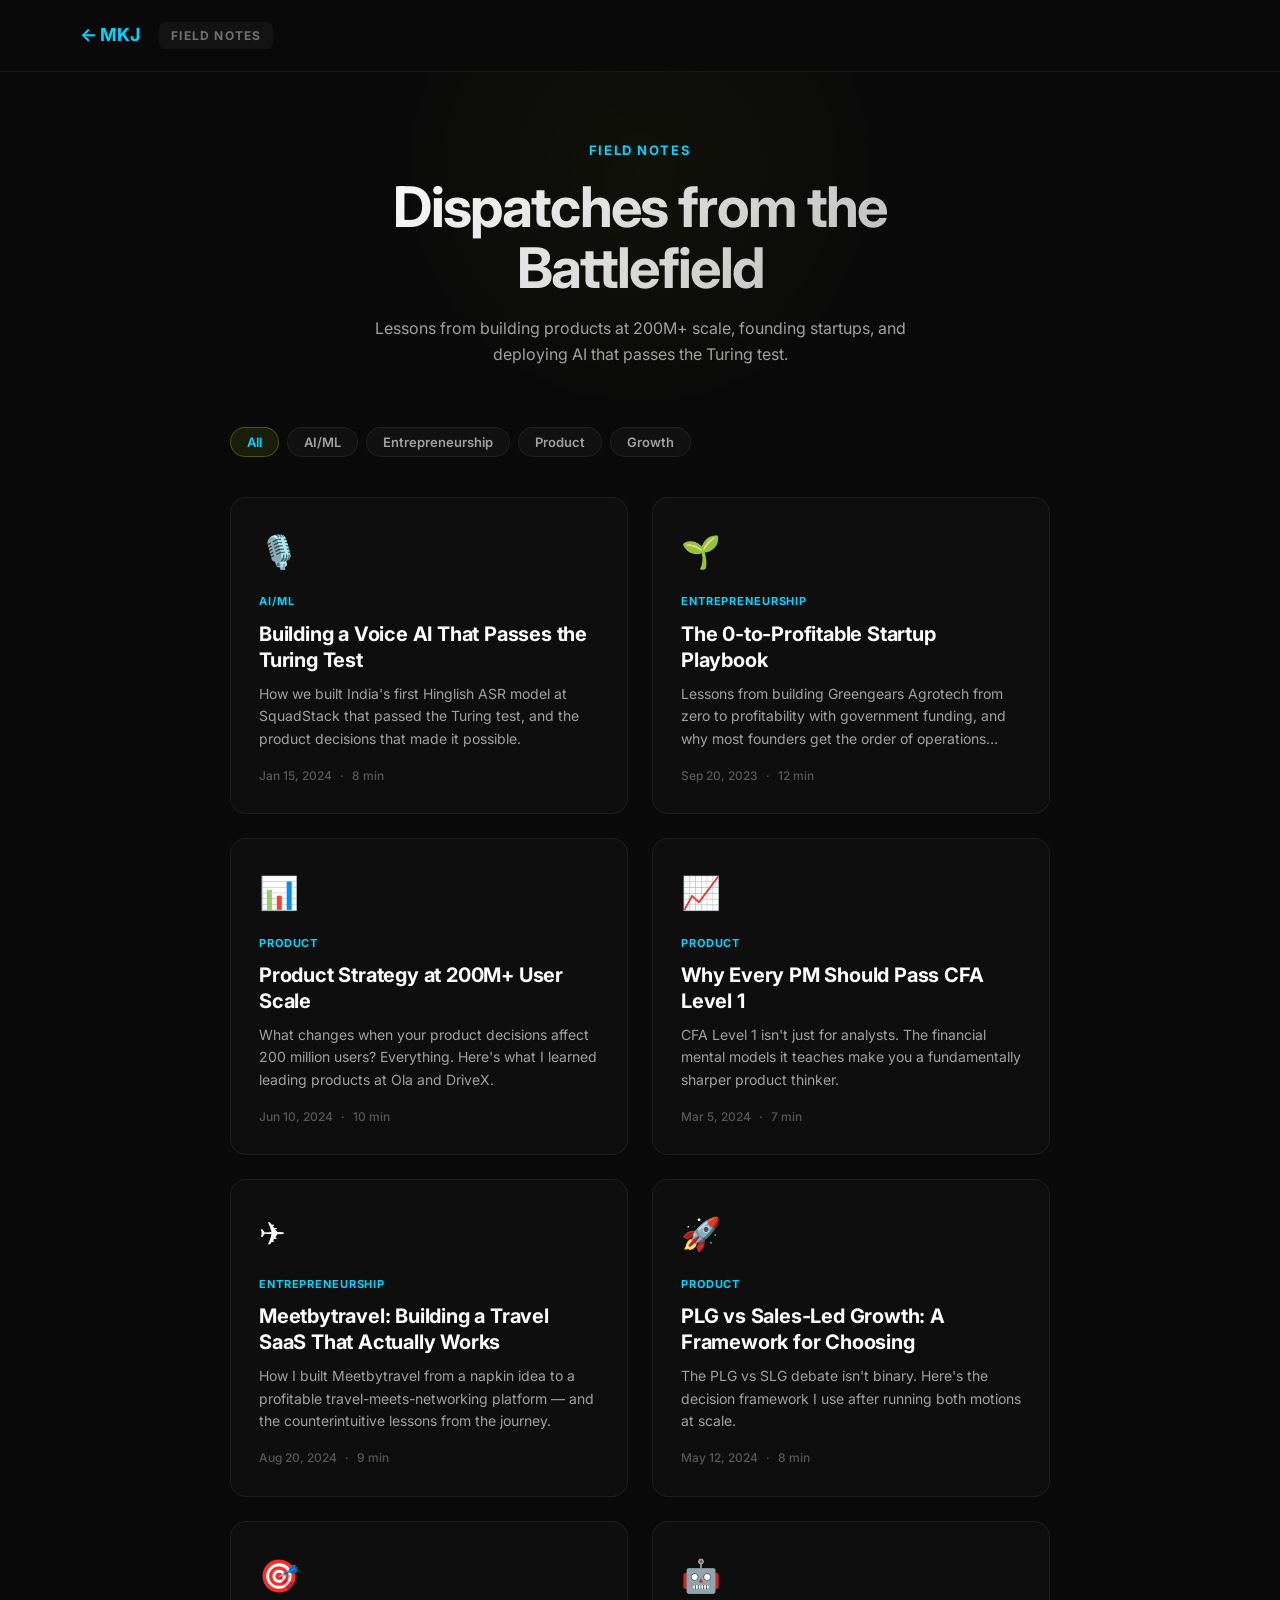
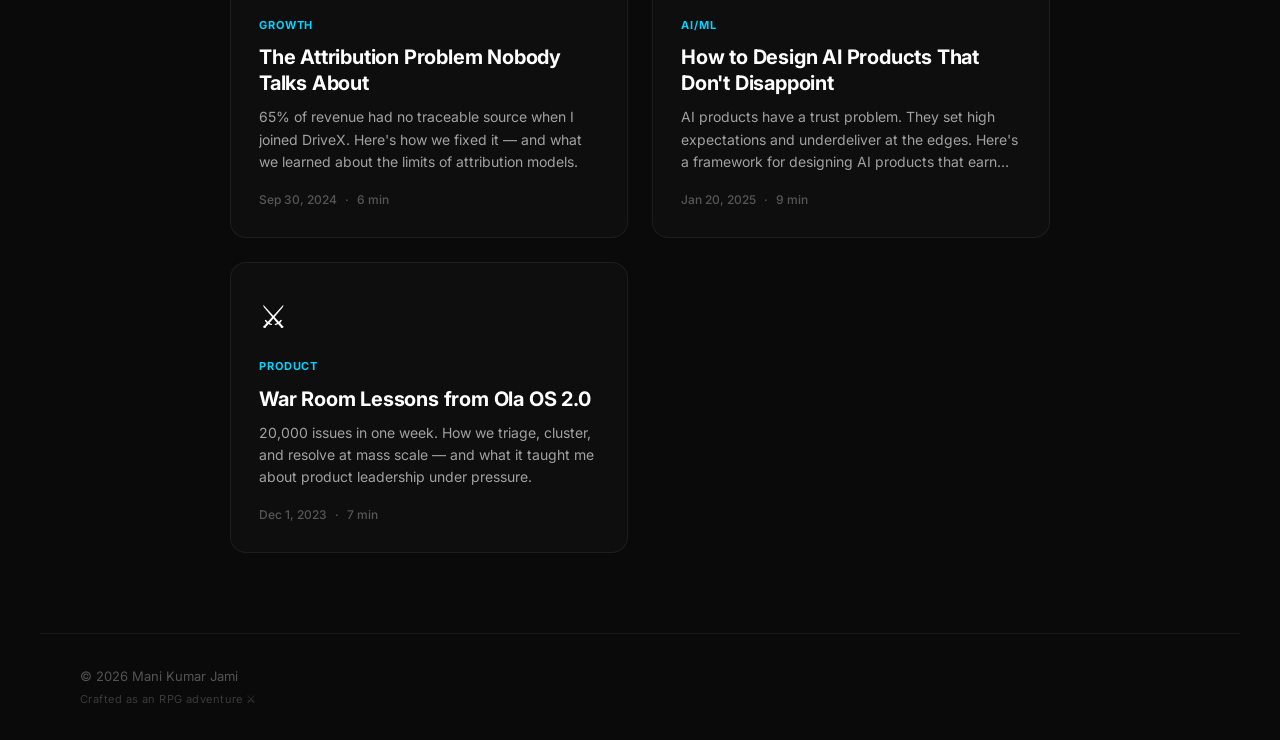
==== commit 32e6f666: "feat: element personality system — 5 distinct visual identities Each element now transforms the full" ====
--- a/blog/index.html
+++ b/blog/index.html
@@ -11,9 +11,11 @@
     <link rel="preconnect" href="https://fonts.gstatic.com" crossorigin>
     <link href="https://fonts.googleapis.com/css2?family=Inter:wght@400;500;600;700;800&display=swap" rel="stylesheet">
     <link rel="stylesheet" href="../assets/css/styles.css">
+    <link rel="stylesheet" href="../assets/css/elements.css">
     <link rel="stylesheet" href="../assets/css/blog.css">
 </head>
 <body class="blog-page game-active">
+    <script>(function(){var e=localStorage.getItem("mkj_element");if(e)document.body.classList.add("element-"+e);}());</script>
 
     <!-- NAV BAR -->
     <nav class="blog-nav">
--- a/assets/css/styles.css
+++ b/assets/css/styles.css
@@ -721,6 +721,7 @@
     perspective: 1200px;
     opacity: 0; transform: scale(0.8) rotateY(15deg);
     animation: cardReveal 1.2s 0.5s cubic-bezier(0.16,1,0.3,1) forwards;
+    will-change: transform;
 }
 @keyframes cardReveal {
     0% { opacity: 0; transform: scale(0.6) rotateY(25deg); }
--- a/assets/css/elements.css
+++ b/assets/css/elements.css
@@ -0,0 +1,425 @@
+/* ============================================
+   ELEMENTS.CSS — Per-element visual personality
+   Each element transforms the UI's feel, not just
+   the accent color. Applied via body.element-{id}.
+   ============================================ */
+
+/* ── PERSONALITY CSS VARIABLES (defaults) ──── */
+:root {
+    --elem-radius: 12px;
+    --elem-radius-sm: 6px;
+    --elem-radius-lg: 16px;
+    --elem-speed: 0.3s;
+    --elem-weight: 500;
+    --elem-spacing: 0em;
+    --elem-border-opacity: 0.06;
+    --elem-glow-scale: 1;
+    --elem-section-tint: transparent;
+}
+
+/* ============================================
+   FIRE — Battle mode. Sharp, fast, aggressive.
+   ============================================ */
+body.element-fire {
+    --elem-radius: 2px;
+    --elem-radius-sm: 1px;
+    --elem-radius-lg: 4px;
+    --elem-speed: 0.1s;
+    --elem-weight: 700;
+    --elem-spacing: 0.03em;
+    --elem-border-opacity: 0.1;
+    --elem-glow-scale: 1.4;
+    --elem-section-tint: rgba(255,107,53,0.015);
+}
+
+/* Sharp corners everywhere */
+body.element-fire .section-card,
+body.element-fire .card,
+body.element-fire .inventory-item,
+body.element-fire .achievement-card,
+body.element-fire .boss-card,
+body.element-fire .venture-card,
+body.element-fire .genai-card,
+body.element-fire .portfolio-card,
+body.element-fire .skill-row,
+body.element-fire .quest-item,
+body.element-fire .academic-item {
+    border-radius: 2px !important;
+    transition: all 0.1s ease !important;
+}
+
+/* Left-bar accent — combat UI feel */
+body.element-fire .section-card,
+body.element-fire .card,
+body.element-fire .boss-card,
+body.element-fire .venture-card {
+    border-left: 2px solid rgba(var(--element-rgb, 255,107,53), 0.35) !important;
+}
+
+/* Aggressive hover — slight skew + fast lift */
+body.element-fire .section-card:hover,
+body.element-fire .card:hover,
+body.element-fire .boss-card:hover,
+body.element-fire .venture-card:hover,
+body.element-fire .genai-card:hover,
+body.element-fire .achievement-card:hover {
+    transform: translateY(-3px) skewX(-0.4deg) !important;
+    box-shadow: 0 8px 24px rgba(var(--element-rgb, 255,107,53), 0.18),
+                4px 0 0 rgba(var(--element-rgb, 255,107,53), 0.5) !important;
+    border-left-color: rgba(var(--element-rgb, 255,107,53), 0.7) !important;
+}
+
+/* Heavy section tags */
+body.element-fire .section-tag {
+    font-weight: 800 !important;
+    letter-spacing: 0.18em !important;
+    border-left: 3px solid var(--accent);
+    padding-left: 10px !important;
+}
+
+/* Bold section titles */
+body.element-fire .section-title {
+    letter-spacing: -0.04em !important;
+    font-weight: 800 !important;
+}
+
+/* Section background tint */
+body.element-fire .section {
+    background: linear-gradient(180deg, rgba(255,107,53,0.018) 0%, transparent 60%) !important;
+}
+
+/* Skill bars — sharp + fast fill */
+body.element-fire .skill-bar-fill {
+    border-radius: 0 !important;
+}
+
+/* Nav buttons */
+body.element-fire .blog-filter,
+body.element-fire .mood-toggle {
+    border-radius: 2px !important;
+}
+
+/* ============================================
+   WATER — Voyage mode. Fluid, rounded, calm.
+   ============================================ */
+body.element-water {
+    --elem-radius: 20px;
+    --elem-radius-sm: 10px;
+    --elem-radius-lg: 28px;
+    --elem-speed: 0.5s;
+    --elem-weight: 400;
+    --elem-spacing: -0.01em;
+    --elem-border-opacity: 0.05;
+    --elem-glow-scale: 0.8;
+    --elem-section-tint: rgba(34,211,238,0.012);
+}
+
+/* Very rounded everything */
+body.element-water .section-card,
+body.element-water .card,
+body.element-water .inventory-item,
+body.element-water .achievement-card,
+body.element-water .boss-card,
+body.element-water .venture-card,
+body.element-water .genai-card,
+body.element-water .portfolio-card,
+body.element-water .quest-item,
+body.element-water .academic-item {
+    border-radius: 20px !important;
+    transition: all 0.5s cubic-bezier(0.25, 1, 0.5, 1) !important;
+}
+
+/* Gentle float hover */
+body.element-water .section-card:hover,
+body.element-water .card:hover,
+body.element-water .boss-card:hover,
+body.element-water .venture-card:hover,
+body.element-water .genai-card:hover,
+body.element-water .achievement-card:hover {
+    transform: translateY(-6px) scale(1.01) !important;
+    box-shadow: 0 20px 48px rgba(var(--element-rgb, 34,211,238), 0.1),
+                0 0 0 1px rgba(var(--element-rgb, 34,211,238), 0.08) !important;
+}
+
+/* Light typography */
+body.element-water .section-tag {
+    font-weight: 500 !important;
+    letter-spacing: 0.08em !important;
+    border-radius: 100px !important;
+    padding: 4px 14px !important;
+}
+
+body.element-water .section-title {
+    font-weight: 600 !important;
+    letter-spacing: -0.02em !important;
+}
+
+/* Cool section tint */
+body.element-water .section {
+    background: linear-gradient(180deg, rgba(34,211,238,0.014) 0%, transparent 70%) !important;
+}
+
+/* Pill-shaped skill bars */
+body.element-water .skill-bar,
+body.element-water .skill-bar-fill {
+    border-radius: 100px !important;
+}
+
+/* Pill nav buttons */
+body.element-water .blog-filter,
+body.element-water .mood-toggle {
+    border-radius: 100px !important;
+}
+
+/* Inventory items very round */
+body.element-water .inventory-item {
+    border-radius: 50% !important;
+}
+
+/* ============================================
+   EARTH — Field Notes. Organic, solid, grounded.
+   ============================================ */
+body.element-earth {
+    --elem-radius: 8px;
+    --elem-radius-sm: 4px;
+    --elem-radius-lg: 12px;
+    --elem-speed: 0.35s;
+    --elem-weight: 600;
+    --elem-spacing: 0.01em;
+    --elem-border-opacity: 0.07;
+    --elem-glow-scale: 0.9;
+    --elem-section-tint: rgba(74,222,128,0.012);
+}
+
+/* Natural rounded corners */
+body.element-earth .section-card,
+body.element-earth .card,
+body.element-earth .inventory-item,
+body.element-earth .achievement-card,
+body.element-earth .boss-card,
+body.element-earth .venture-card,
+body.element-earth .genai-card,
+body.element-earth .portfolio-card,
+body.element-earth .quest-item,
+body.element-earth .academic-item {
+    border-radius: 8px !important;
+    transition: all 0.35s ease !important;
+}
+
+/* Grounded hover — more shadow, less lift */
+body.element-earth .section-card:hover,
+body.element-earth .card:hover,
+body.element-earth .boss-card:hover,
+body.element-earth .venture-card:hover,
+body.element-earth .genai-card:hover,
+body.element-earth .achievement-card:hover {
+    transform: translateY(-2px) !important;
+    box-shadow: 0 12px 32px rgba(0,0,0,0.4),
+                0 4px 12px rgba(var(--element-rgb, 74,222,128), 0.12),
+                0 0 0 1px rgba(var(--element-rgb, 74,222,128), 0.1) !important;
+}
+
+/* Solid typography */
+body.element-earth .section-tag {
+    font-weight: 700 !important;
+    letter-spacing: 0.1em !important;
+    text-transform: uppercase !important;
+}
+
+body.element-earth .section-title {
+    font-weight: 700 !important;
+}
+
+/* Warm section tint */
+body.element-earth .section {
+    background: linear-gradient(180deg, rgba(74,222,128,0.014) 0%, transparent 70%) !important;
+}
+
+/* Thick skill bars */
+body.element-earth .skill-row {
+    border-left: 2px solid rgba(var(--element-rgb, 74,222,128), 0.2) !important;
+    padding-left: 12px !important;
+}
+
+/* ============================================
+   AIR — Minimal, light, floating.
+   ============================================ */
+body.element-air {
+    --elem-radius: 100px;
+    --elem-radius-sm: 50px;
+    --elem-radius-lg: 100px;
+    --elem-speed: 0.18s;
+    --elem-weight: 300;
+    --elem-spacing: 0.02em;
+    --elem-border-opacity: 0.04;
+    --elem-glow-scale: 0.6;
+    --elem-section-tint: rgba(224,231,255,0.01);
+}
+
+/* Pill-shaped cards */
+body.element-air .section-card,
+body.element-air .card,
+body.element-air .boss-card,
+body.element-air .venture-card,
+body.element-air .genai-card,
+body.element-air .portfolio-card,
+body.element-air .quest-item,
+body.element-air .academic-item {
+    border-radius: 20px !important;
+    transition: all 0.18s ease-out !important;
+    background: rgba(255,255,255,0.015) !important;
+    border-color: rgba(255,255,255,0.04) !important;
+}
+
+/* Achievement + inventory stay round */
+body.element-air .achievement-card,
+body.element-air .inventory-item {
+    border-radius: 50% !important;
+}
+
+/* Floating hover — high lift, minimal shadow */
+body.element-air .section-card:hover,
+body.element-air .card:hover,
+body.element-air .boss-card:hover,
+body.element-air .venture-card:hover,
+body.element-air .genai-card:hover,
+body.element-air .achievement-card:hover {
+    transform: translateY(-8px) !important;
+    box-shadow: 0 24px 48px rgba(0,0,0,0.15),
+                0 0 0 1px rgba(var(--element-rgb, 224,231,255), 0.06) !important;
+    background: rgba(255,255,255,0.025) !important;
+}
+
+/* Thin, airy typography */
+body.element-air .section-tag {
+    font-weight: 400 !important;
+    letter-spacing: 0.15em !important;
+    background: transparent !important;
+    border: 1px solid rgba(var(--element-rgb, 224,231,255), 0.15) !important;
+    border-radius: 100px !important;
+}
+
+body.element-air .section-title {
+    font-weight: 600 !important;
+    letter-spacing: -0.01em !important;
+}
+
+/* Very subtle section background */
+body.element-air .section {
+    background: transparent !important;
+}
+
+/* Thin pill skill bars */
+body.element-air .skill-bar {
+    height: 2px !important;
+    border-radius: 100px !important;
+}
+body.element-air .skill-bar-fill {
+    border-radius: 100px !important;
+}
+
+/* Pill everything in nav */
+body.element-air .blog-filter,
+body.element-air .mood-toggle,
+body.element-air .post-tag {
+    border-radius: 100px !important;
+}
+
+/* ============================================
+   ETHER — Arcane mode. Cosmic, mystical, intense.
+   ============================================ */
+body.element-ether {
+    --elem-radius: 12px;
+    --elem-radius-sm: 6px;
+    --elem-radius-lg: 18px;
+    --elem-speed: 0.25s;
+    --elem-weight: 500;
+    --elem-spacing: 0.005em;
+    --elem-border-opacity: 0.08;
+    --elem-glow-scale: 1.6;
+    --elem-section-tint: rgba(167,139,250,0.02);
+}
+
+/* Asymmetric feel via clip-path hint */
+body.element-ether .section-card,
+body.element-ether .card,
+body.element-ether .inventory-item,
+body.element-ether .achievement-card,
+body.element-ether .boss-card,
+body.element-ether .venture-card,
+body.element-ether .genai-card,
+body.element-ether .portfolio-card,
+body.element-ether .quest-item,
+body.element-ether .academic-item {
+    border-radius: 14px 6px 14px 6px !important;
+    transition: all 0.25s cubic-bezier(0.34, 1.56, 0.64, 1) !important;
+    border-color: rgba(var(--element-rgb, 167,139,250), 0.1) !important;
+}
+
+/* Cosmic glow burst hover */
+body.element-ether .section-card:hover,
+body.element-ether .card:hover,
+body.element-ether .boss-card:hover,
+body.element-ether .venture-card:hover,
+body.element-ether .genai-card:hover,
+body.element-ether .achievement-card:hover {
+    transform: translateY(-4px) scale(1.02) !important;
+    box-shadow: 0 0 0 1px rgba(var(--element-rgb, 167,139,250), 0.2),
+                0 0 30px rgba(var(--element-rgb, 167,139,250), 0.15),
+                0 0 60px rgba(var(--element-rgb, 167,139,250), 0.05),
+                0 16px 32px rgba(0,0,0,0.4) !important;
+    border-radius: 6px 14px 6px 14px !important;
+}
+
+/* Mystical section tags */
+body.element-ether .section-tag {
+    font-weight: 600 !important;
+    letter-spacing: 0.14em !important;
+    border-radius: 4px 0 4px 0 !important;
+    border: 1px solid rgba(var(--element-rgb, 167,139,250), 0.25) !important;
+    background: rgba(var(--element-rgb, 167,139,250), 0.06) !important;
+}
+
+body.element-ether .section-title {
+    font-weight: 700 !important;
+    letter-spacing: -0.02em !important;
+}
+
+/* Cosmic section tint */
+body.element-ether .section {
+    background: linear-gradient(180deg, rgba(167,139,250,0.022) 0%, transparent 80%) !important;
+}
+
+/* Arcane borders on skill rows */
+body.element-ether .skill-row {
+    border-right: 1px solid rgba(var(--element-rgb, 167,139,250), 0.15) !important;
+    padding-right: 12px !important;
+}
+
+/* Asymmetric nav buttons */
+body.element-ether .blog-filter,
+body.element-ether .mood-toggle {
+    border-radius: 8px 2px 8px 2px !important;
+}
+
+/* ============================================
+   ELEMENT TRANSITION — smooth personality swap
+   ============================================ */
+body {
+    transition: background 1.5s ease;
+}
+
+.section-card,
+.card,
+.inventory-item,
+.achievement-card,
+.boss-card,
+.venture-card,
+.genai-card,
+.portfolio-card,
+.quest-item,
+.academic-item {
+    transition-property: border-radius, border-color, background, box-shadow, transform;
+    transition-duration: 0.4s;
+    transition-timing-function: cubic-bezier(0.25, 1, 0.5, 1);
+}
